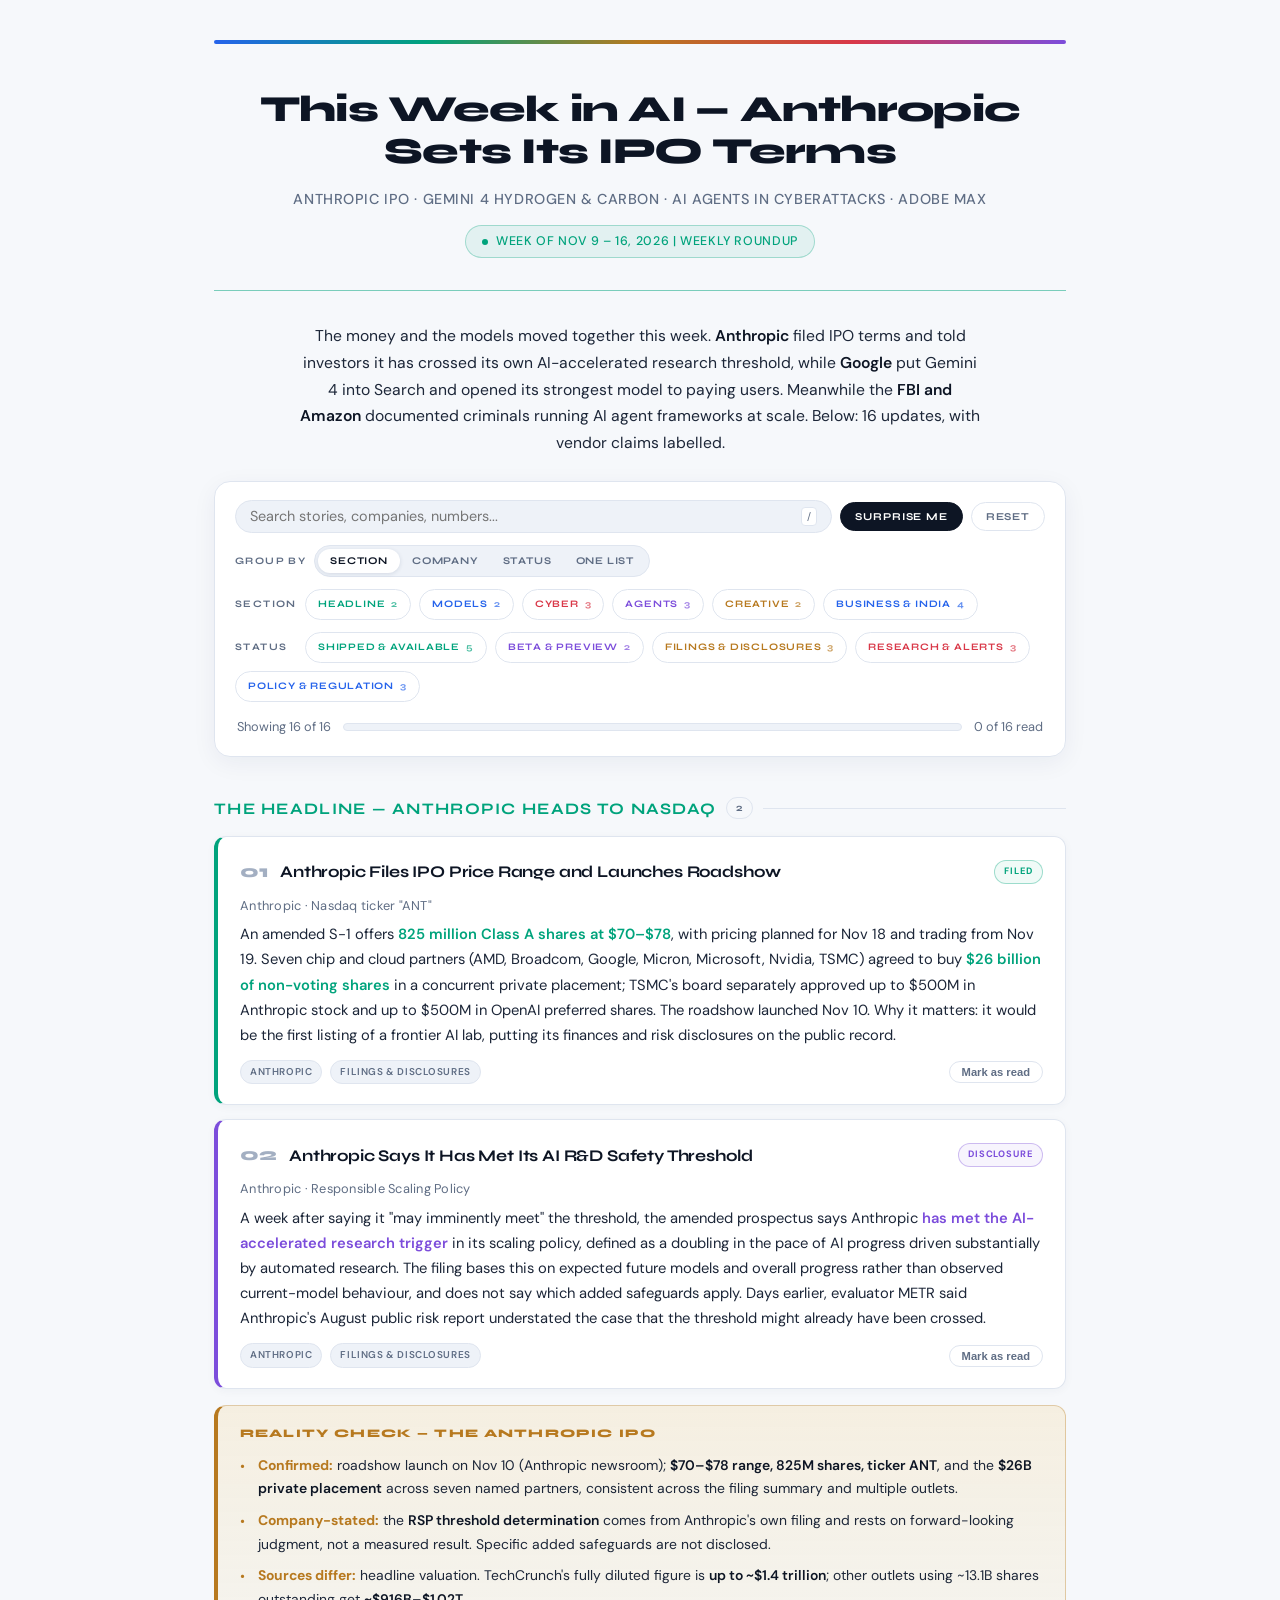
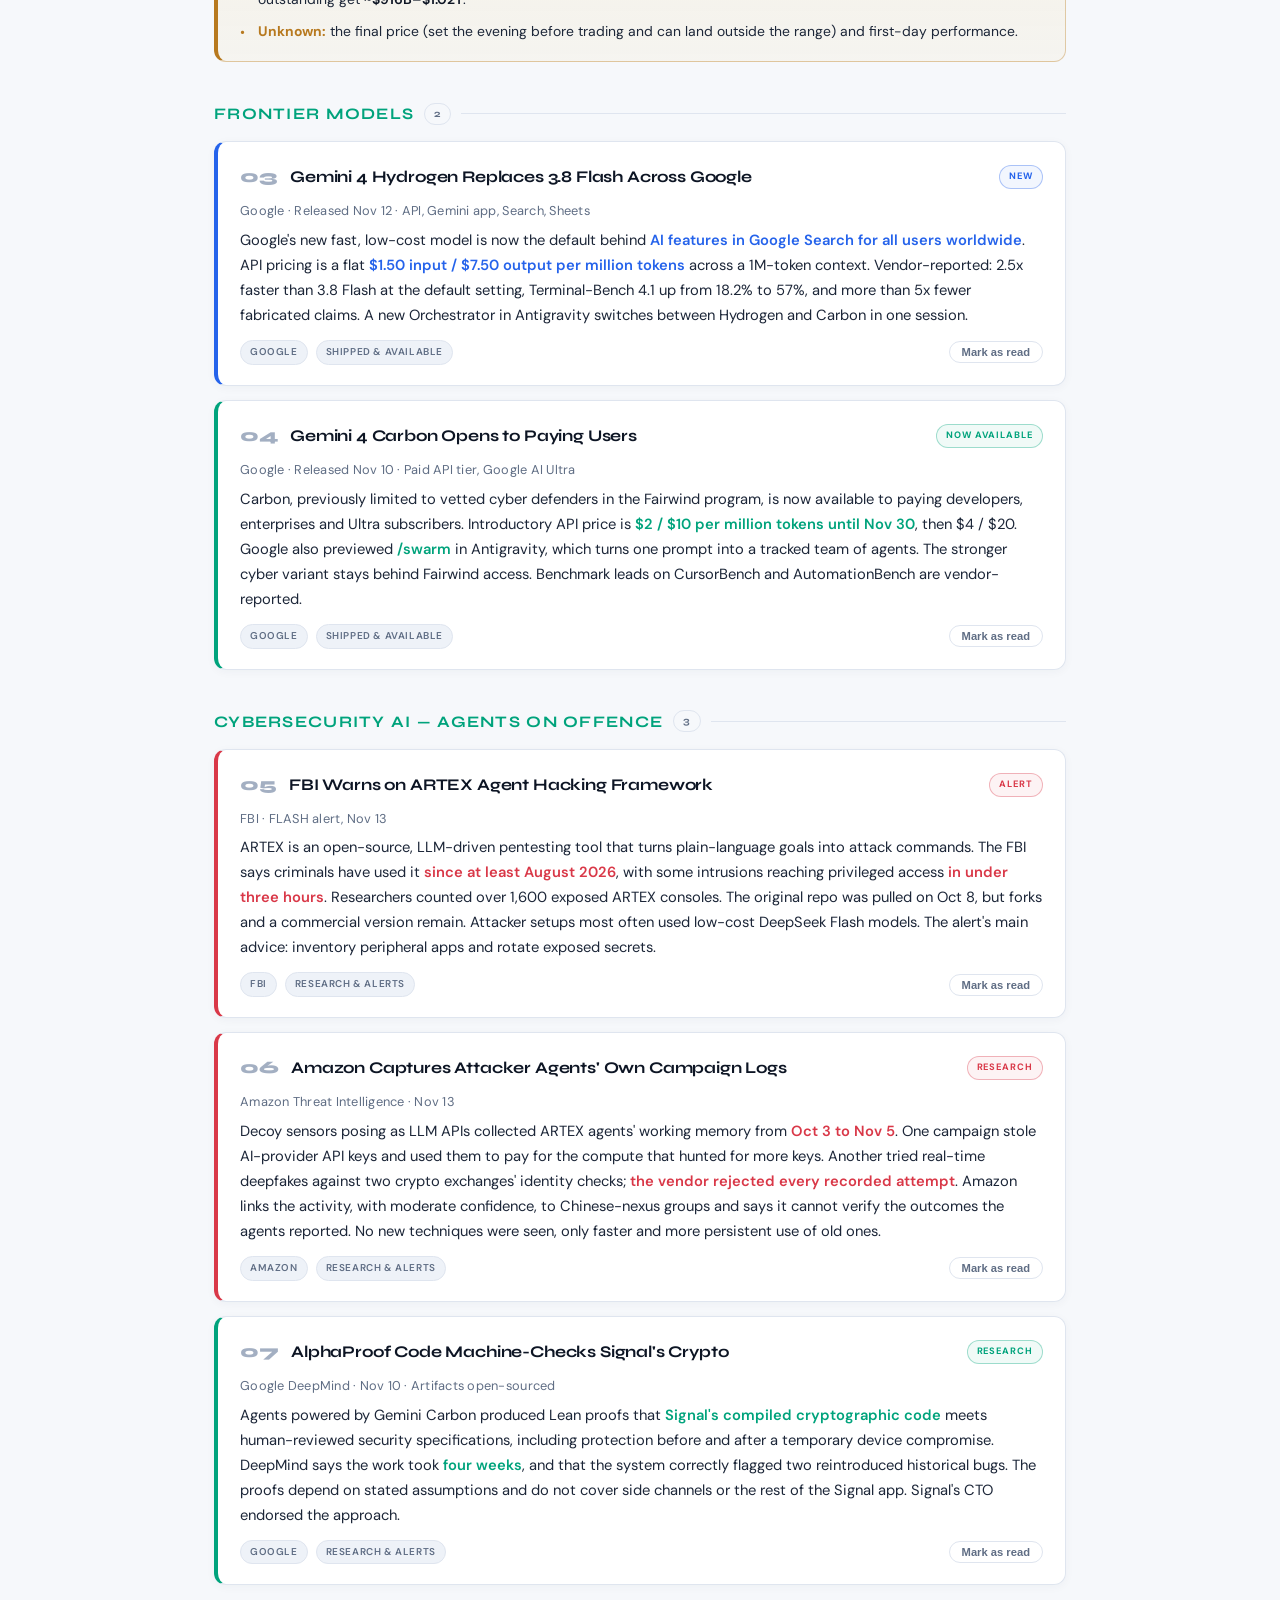
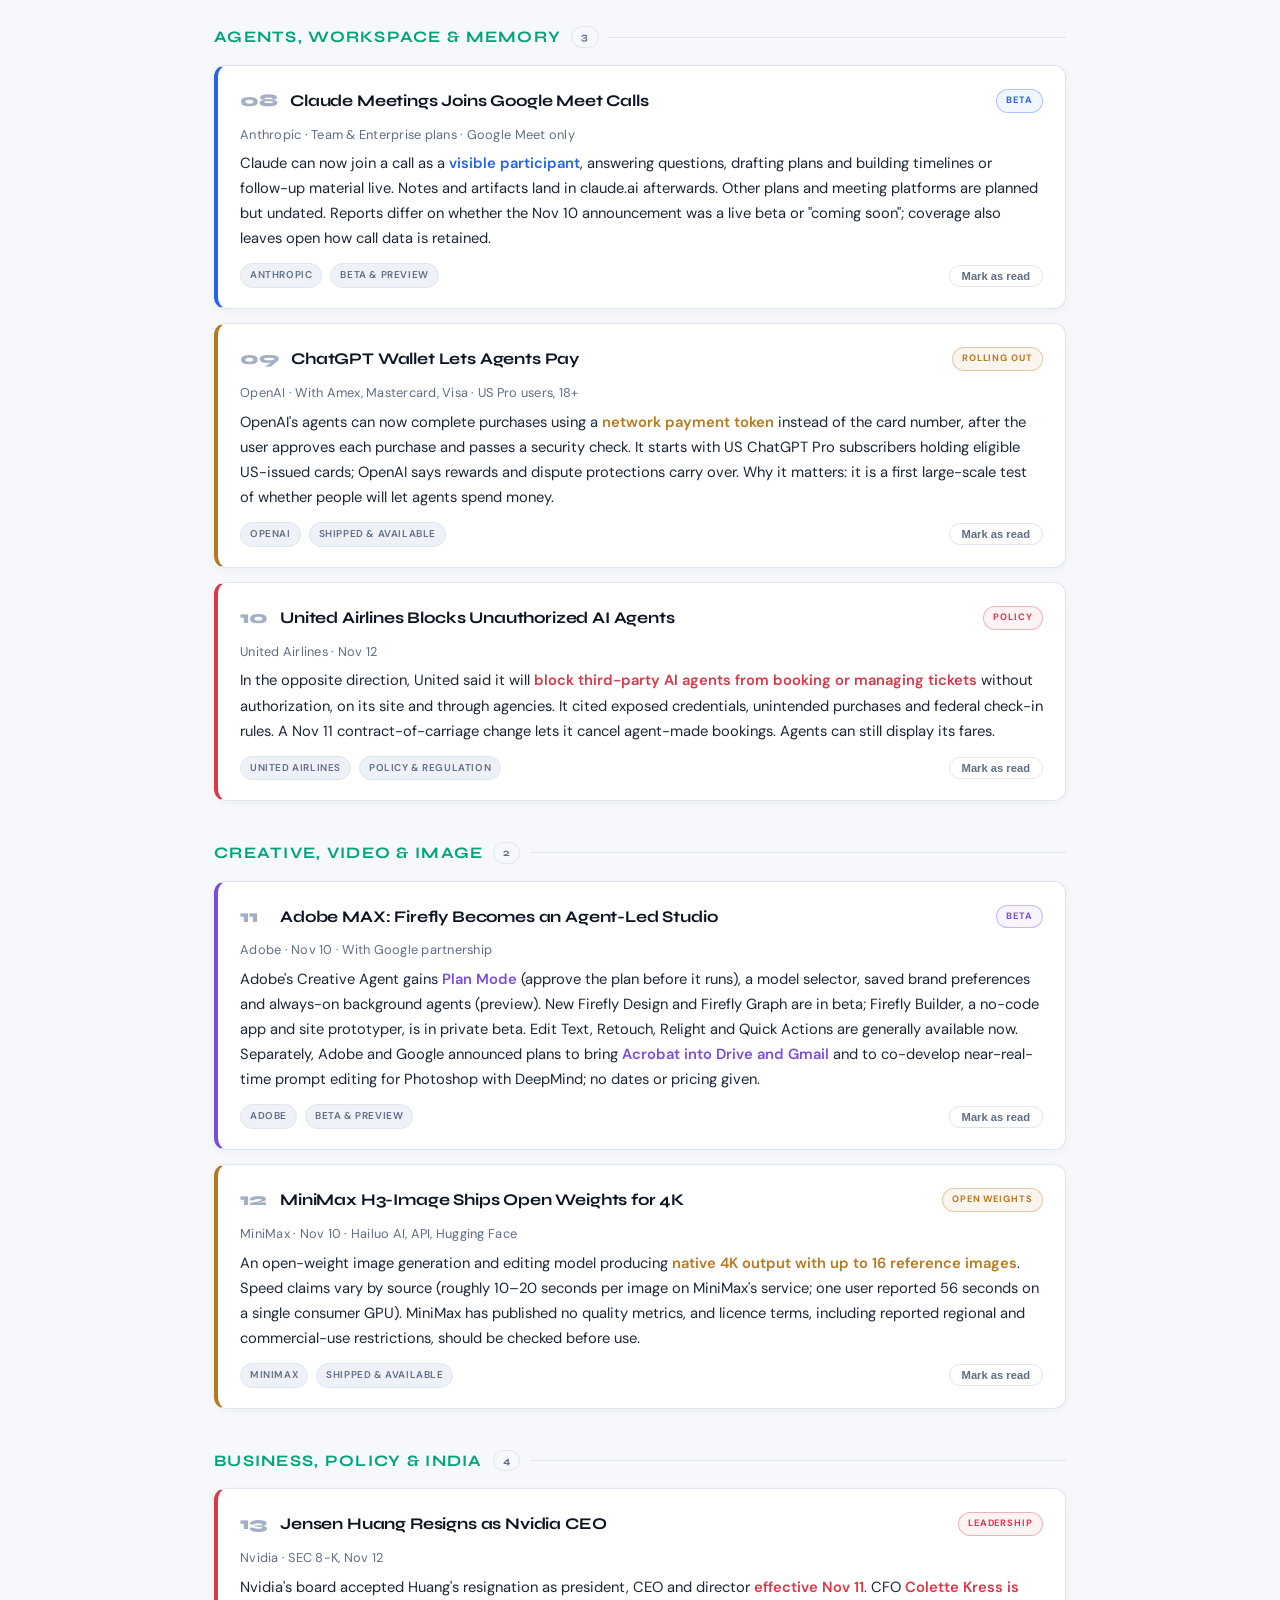
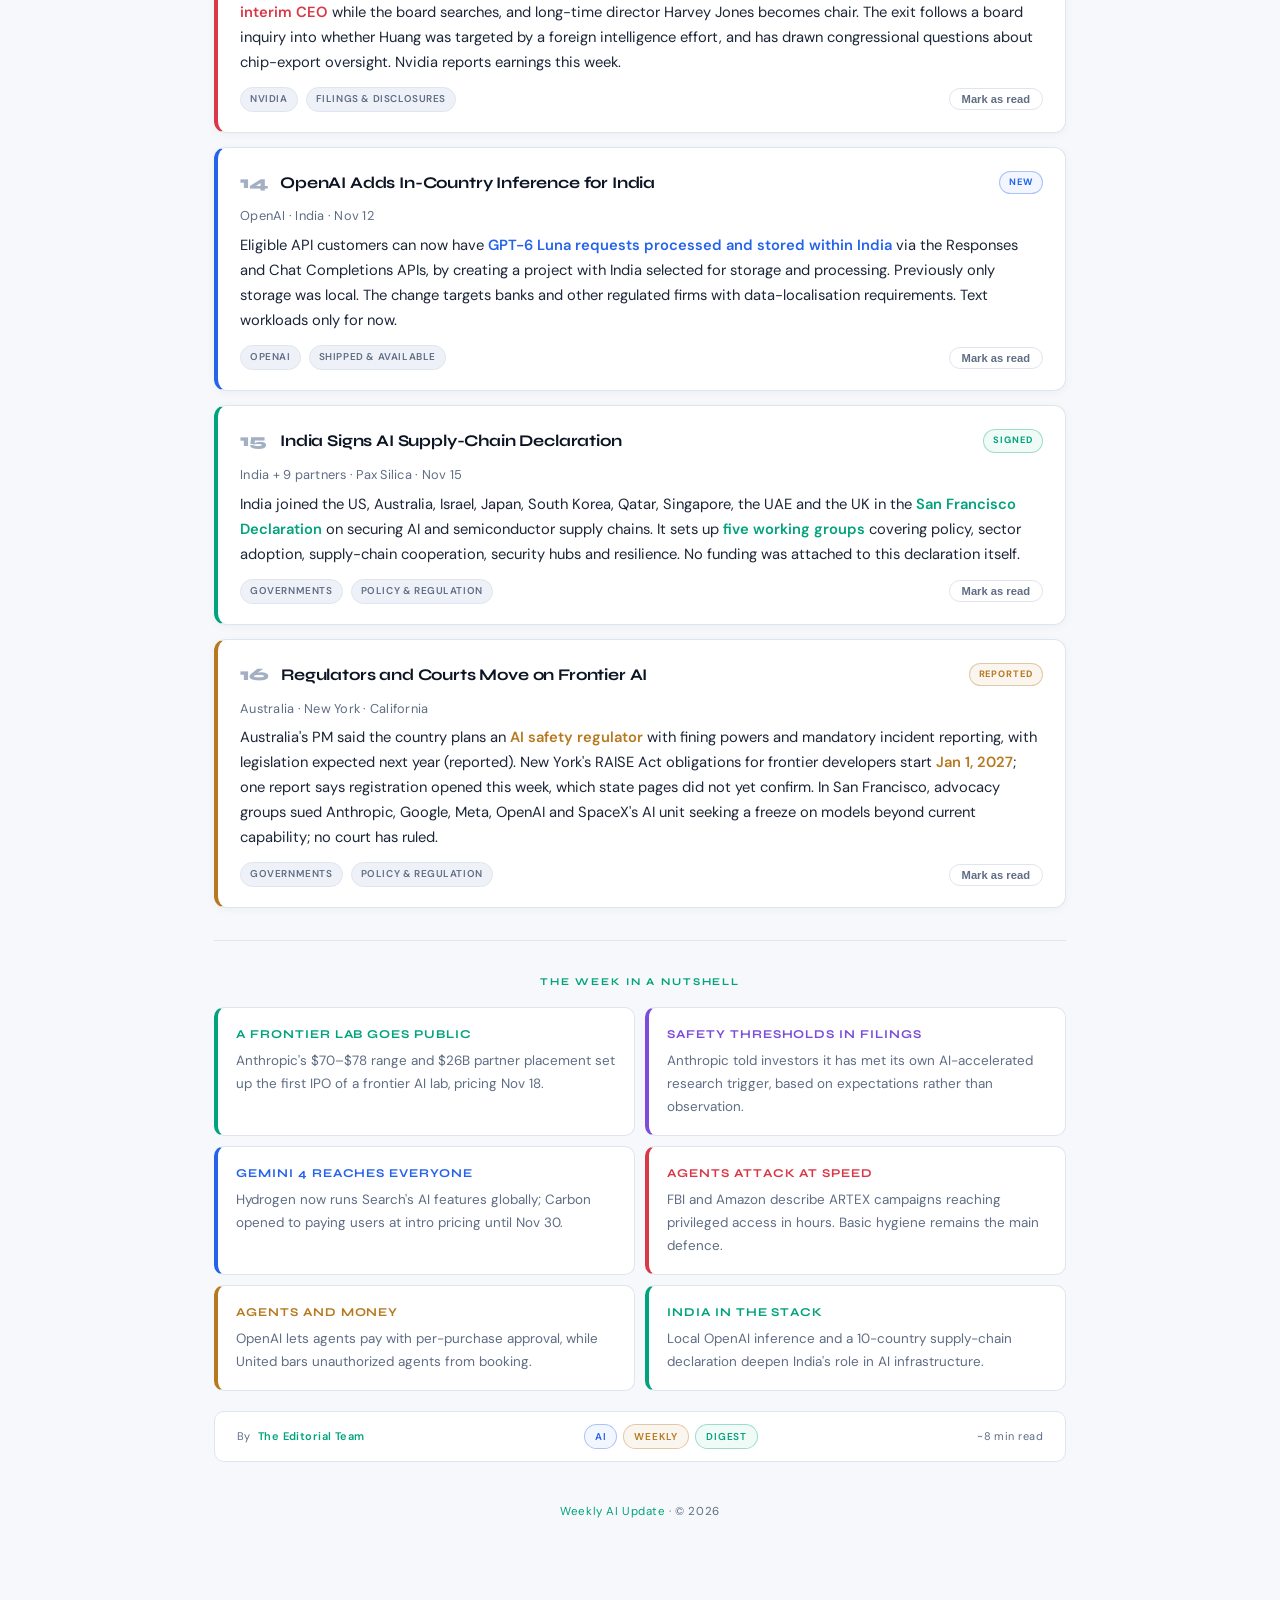
==== ai-newsletter/index.html @ 4a4b666f "This Week in AI: issue 2026-11-16" ====
<!DOCTYPE html>
<html lang="en">
<head>
<meta charset="UTF-8">
<meta name="viewport" content="width=device-width, initial-scale=1.0">
<title>This Week in AI: Anthropic IPO Terms, Gemini 4 Hydrogen &amp; More | Nov 16, 2026</title>
<link href="https://fonts.googleapis.com/css2?family=Syne:wght@400;600;700;800&family=DM+Sans:ital,wght@0,300;0,400;0,500;1,300&display=swap" rel="stylesheet">
<style>
:root {
  --bg:#f6f8fb; --surface:#ffffff; --surface2:#eef2f8; --border:#dfe5ef;
  --accent:#00a37c; --accent2:#2563eb; --gold:#b7791f; --red:#d93848;
  --purple:#7c4ddb; --text:#1c2638; --muted:#5f6d84; --ink:#0d1524;
  --fh:'Syne',sans-serif; --fb:'DM Sans',sans-serif;
}
*,*::before,*::after{box-sizing:border-box;margin:0;padding:0}
html{background:var(--bg)}
body{background:var(--bg);color:var(--text);font-family:var(--fb);font-weight:400;line-height:1.7;-webkit-font-smoothing:antialiased}
.wrap{max-width:900px;margin:0 auto;padding:40px 24px 80px}
.topbar{height:4px;background:linear-gradient(90deg,var(--accent2),var(--accent),var(--gold),var(--red),var(--purple));border-radius:2px}
.header{display:flex;flex-direction:column;align-items:center;gap:14px;margin:36px 0 20px;text-align:center}
.header h1{font-family:var(--fh);font-size:clamp(1.5rem,4.5vw,2.3rem);font-weight:800;letter-spacing:-.02em;color:var(--ink);line-height:1.15;margin-top:8px}
.header .sub{font-size:.9rem;color:var(--muted);font-weight:500;letter-spacing:.04em}
.header .dateline{display:inline-flex;align-items:center;gap:8px;background:rgba(0,163,124,.08);border:1px solid rgba(0,163,124,.3);border-radius:100px;padding:5px 16px;font-size:.78rem;font-weight:500;color:var(--accent);letter-spacing:.05em;text-transform:uppercase}
.header .dateline::before{content:'';width:6px;height:6px;border-radius:50%;background:var(--accent);animation:pulse 1.8s ease-in-out infinite}
@keyframes pulse{0%,100%{opacity:1;transform:scale(1)}50%{opacity:.4;transform:scale(.7)}}
.divider{border:none;border-top:1px solid var(--border);margin:32px 0}
.divider.accent{border-top-color:var(--accent);opacity:.5}
.intro{font-size:.98rem;color:var(--text);text-align:center;max-width:680px;margin:0 auto 8px}
.intro strong{color:var(--ink);font-weight:600}
.section-label{font-family:var(--fh);font-size:.65rem;font-weight:700;letter-spacing:.18em;text-transform:uppercase;color:var(--accent);margin-bottom:14px;text-align:center}
strong{color:var(--ink);font-weight:600}
.hl-green{color:var(--accent);font-weight:600}
.hl-red{color:var(--red);font-weight:600}
.hl-gold{color:var(--gold);font-weight:600}
.hl-blue{color:var(--accent2);font-weight:600}
.hl-purple{color:var(--purple);font-weight:600}

/* Control panel */
.panel{background:var(--surface);border:1px solid var(--border);border-radius:16px;padding:18px 20px;margin:24px 0 8px;box-shadow:0 6px 24px rgba(20,40,80,.06);position:sticky;top:10px;z-index:5}
.panel-row{display:flex;flex-wrap:wrap;align-items:center;gap:8px;margin-bottom:12px}
.panel-row:last-child{margin-bottom:0}
.panel-lbl{font-family:var(--fh);font-size:.62rem;font-weight:700;letter-spacing:.14em;text-transform:uppercase;color:var(--muted);min-width:62px}
.search{flex:1;min-width:180px;display:flex;align-items:center;gap:8px;background:var(--surface2);border:1px solid var(--border);border-radius:100px;padding:6px 14px}
.search input{border:none;background:transparent;outline:none;font-family:var(--fb);font-size:.9rem;color:var(--text);width:100%}
.search kbd{font-family:var(--fb);font-size:.65rem;color:var(--muted);border:1px solid var(--border);border-radius:4px;padding:0 5px;background:#fff}
.btn{font-family:var(--fh);font-size:.66rem;font-weight:700;letter-spacing:.08em;text-transform:uppercase;padding:7px 14px;border-radius:100px;border:1px solid var(--border);background:var(--surface);color:var(--muted);cursor:pointer;transition:all .15s}
.btn:hover{border-color:var(--accent2);color:var(--accent2);transform:translateY(-1px)}
.btn.primary{background:var(--ink);color:#fff;border-color:var(--ink)}
.btn.primary:hover{background:var(--accent2);border-color:var(--accent2);color:#fff}
.seg{display:inline-flex;background:var(--surface2);border:1px solid var(--border);border-radius:100px;padding:3px}
.seg button{font-family:var(--fh);font-size:.64rem;font-weight:700;letter-spacing:.08em;text-transform:uppercase;padding:6px 12px;border-radius:100px;border:none;background:transparent;color:var(--muted);cursor:pointer;transition:all .15s}
.seg button.on{background:#fff;color:var(--ink);box-shadow:0 1px 4px rgba(20,40,80,.12)}
.chip{font-family:var(--fh);font-size:.62rem;font-weight:700;letter-spacing:.08em;text-transform:uppercase;padding:6px 12px;border-radius:100px;border:1px solid var(--border);background:var(--surface);color:var(--muted);cursor:pointer;transition:all .15s;user-select:none}
.chip:hover{transform:translateY(-1px)}
.chip .n{display:inline-block;margin-left:6px;font-size:.6rem;opacity:.7}
.chip.on.a{color:#fff;background:var(--accent);border-color:var(--accent)}
.chip.on.b{color:#fff;background:var(--accent2);border-color:var(--accent2)}
.chip.on.g{color:#fff;background:var(--gold);border-color:var(--gold)}
.chip.on.r{color:#fff;background:var(--red);border-color:var(--red)}
.chip.on.p{color:#fff;background:var(--purple);border-color:var(--purple)}
.chip.on.k{color:#fff;background:var(--ink);border-color:var(--ink)}
.chip.a{color:var(--accent)} .chip.b{color:var(--accent2)} .chip.g{color:var(--gold)} .chip.r{color:var(--red)} .chip.p{color:var(--purple)}
.status{display:flex;align-items:center;justify-content:space-between;gap:12px;flex-wrap:wrap;font-size:.8rem;color:var(--muted);margin:14px 2px 0}
.progress{flex:1;min-width:160px;height:8px;background:var(--surface2);border-radius:100px;overflow:hidden;border:1px solid var(--border)}
.progress i{display:block;height:100%;width:0;background:linear-gradient(90deg,var(--accent2),var(--accent));transition:width .4s ease}

/* Groups and cards */
h2{font-family:var(--fh);font-size:1rem;font-weight:700;letter-spacing:.08em;text-transform:uppercase;color:var(--accent);margin:38px 0 14px;display:flex;align-items:center;gap:10px}
h2 .cnt{font-size:.65rem;color:var(--muted);border:1px solid var(--border);border-radius:100px;padding:1px 9px;letter-spacing:.06em}
h2::after{content:'';flex:1;height:1px;background:var(--border)}
.upd-grid{display:flex;flex-direction:column;gap:14px}
.upd-card{background:var(--surface);border:1px solid var(--border);border-radius:12px;padding:20px 22px;border-left:4px solid var(--accent);transition:transform .15s,box-shadow .2s,opacity .2s;box-shadow:0 2px 10px rgba(20,40,80,.04);animation:popin .35s ease both}
@keyframes popin{from{opacity:0;transform:translateY(8px)}to{opacity:1;transform:none}}
.upd-card:hover{transform:translateY(-2px);box-shadow:0 8px 22px rgba(20,40,80,.09)}
.upd-card.blue{border-left-color:var(--accent2)}
.upd-card.gold{border-left-color:var(--gold)}
.upd-card.red{border-left-color:var(--red)}
.upd-card.purple{border-left-color:var(--purple)}
.upd-card.read{opacity:.6}
.upd-card.spot{animation:spot 1.4s ease}
@keyframes spot{0%{box-shadow:0 0 0 0 rgba(37,99,235,.5)}40%{box-shadow:0 0 0 10px rgba(37,99,235,.15);transform:scale(1.015)}100%{box-shadow:0 2px 10px rgba(20,40,80,.04)}}
.upd-head{display:flex;align-items:center;gap:12px;margin-bottom:8px;flex-wrap:wrap}
.upd-num{font-family:var(--fh);font-size:1.1rem;font-weight:800;color:#a3afc2;min-width:28px}
.upd-title{font-family:var(--fh);font-size:1.02rem;font-weight:700;color:var(--ink);letter-spacing:-.01em}
.upd-tag{font-size:.58rem;font-weight:700;letter-spacing:.1em;text-transform:uppercase;padding:3px 9px;border-radius:100px;border:1px solid var(--border);color:var(--muted);margin-left:auto}
.upd-card.green .upd-tag{color:var(--accent);border-color:rgba(0,163,124,.35);background:rgba(0,163,124,.06)}
.upd-card.blue .upd-tag{color:var(--accent2);border-color:rgba(37,99,235,.35);background:rgba(37,99,235,.06)}
.upd-card.gold .upd-tag{color:var(--gold);border-color:rgba(183,121,31,.35);background:rgba(183,121,31,.07)}
.upd-card.red .upd-tag{color:var(--red);border-color:rgba(217,56,72,.35);background:rgba(217,56,72,.06)}
.upd-card.purple .upd-tag{color:var(--purple);border-color:rgba(124,77,219,.35);background:rgba(124,77,219,.06)}
.upd-card p{font-size:.92rem;color:var(--text);margin:0}
.maker{color:var(--muted);font-size:.8rem;display:block;margin-bottom:6px;letter-spacing:.02em}
.card-foot{display:flex;gap:8px;flex-wrap:wrap;align-items:center;margin-top:12px}
.mini{font-size:.62rem;font-weight:600;letter-spacing:.06em;text-transform:uppercase;padding:3px 9px;border-radius:100px;background:var(--surface2);color:var(--muted);border:1px solid var(--border);cursor:pointer}
.mini:hover{color:var(--accent2);border-color:var(--accent2)}
.readbtn{margin-left:auto;font-size:.7rem;font-weight:600;padding:4px 12px;border-radius:100px;border:1px solid var(--border);background:#fff;color:var(--muted);cursor:pointer;transition:all .15s}
.readbtn:hover{border-color:var(--accent);color:var(--accent)}
.upd-card.read .readbtn{background:var(--accent);border-color:var(--accent);color:#fff}
mark{background:rgba(240,180,41,.35);color:inherit;border-radius:3px;padding:0 2px}
.empty{text-align:center;padding:40px 20px;background:var(--surface);border:1px dashed var(--border);border-radius:14px;color:var(--muted);margin-top:24px}
.empty b{display:block;font-family:var(--fh);color:var(--ink);font-size:1.05rem;margin-bottom:6px}

/* Reality check */
.reality{background:linear-gradient(180deg,rgba(240,180,41,.12),rgba(240,180,41,.05));border:1px solid rgba(183,121,31,.35);border-left:4px solid var(--gold);border-radius:12px;padding:18px 22px;margin:16px 0}
.reality-head{font-family:var(--fh);font-size:.72rem;font-weight:800;letter-spacing:.1em;text-transform:uppercase;color:var(--gold);margin-bottom:10px}
.reality ul{list-style:none;display:flex;flex-direction:column;gap:8px}
.reality li{padding-left:18px;position:relative;font-size:.87rem;color:var(--text)}
.reality li::before{content:'\2022';position:absolute;left:0;color:var(--gold);top:1px}
.reality .lbl{color:var(--gold);font-weight:700}

.summary-grid{display:grid;grid-template-columns:1fr 1fr;gap:10px;margin:16px 0}
.sum-card{background:var(--surface);border:1px solid var(--border);border-radius:10px;padding:16px 18px;border-left:4px solid var(--accent);transition:transform .15s}
.sum-card:hover{transform:translateY(-2px)}
.sum-card.red{border-left-color:var(--red)} .sum-card.gold{border-left-color:var(--gold)} .sum-card.blue{border-left-color:var(--accent2)} .sum-card.purple{border-left-color:var(--purple)}
.sc-title{font-family:var(--fh);font-size:.75rem;font-weight:700;letter-spacing:.08em;text-transform:uppercase;margin-bottom:6px;color:var(--accent)}
.sum-card.red .sc-title{color:var(--red)} .sum-card.gold .sc-title{color:var(--gold)} .sum-card.blue .sc-title{color:var(--accent2)} .sum-card.purple .sc-title{color:var(--purple)}
.sum-card p{font-size:.84rem;color:var(--muted);margin:0}
.fd-bottom-bar{background:var(--surface);border:1px solid var(--border);border-radius:10px;padding:12px 22px;display:flex;align-items:center;justify-content:space-between;flex-wrap:wrap;gap:8px;margin-top:20px}
.fd-author,.fd-read-time{font-size:11px;color:var(--muted);letter-spacing:.04em}
.fd-author strong{color:var(--accent);font-weight:600}
.fd-cat-pills{display:flex;gap:6px;flex-wrap:wrap}
.fd-pill{font-size:10px;font-weight:600;letter-spacing:.08em;text-transform:uppercase;padding:3px 10px;border-radius:100px;border:1px solid}
.fd-pill.a{color:var(--accent2);border-color:rgba(37,99,235,.35);background:rgba(37,99,235,.06)}
.fd-pill.b{color:var(--gold);border-color:rgba(183,121,31,.35);background:rgba(183,121,31,.07)}
.fd-pill.c{color:var(--accent);border-color:rgba(0,163,124,.35);background:rgba(0,163,124,.06)}
.footer{text-align:center;margin-top:40px;font-size:.72rem;color:var(--muted);letter-spacing:.05em}
.footer span{color:var(--accent)}
.toast{position:fixed;left:50%;bottom:24px;transform:translateX(-50%) translateY(30px);background:var(--ink);color:#fff;font-size:.82rem;padding:10px 18px;border-radius:100px;opacity:0;transition:all .3s;pointer-events:none;z-index:20}
.toast.show{opacity:1;transform:translateX(-50%) translateY(0)}
@media(max-width:600px){.wrap{padding:28px 16px 60px}.summary-grid{grid-template-columns:1fr}.upd-tag{margin-left:0}.panel{position:static}.panel-lbl{min-width:100%}.fd-bottom-bar{flex-direction:column;align-items:flex-start}}
@media (prefers-reduced-motion:reduce){*{animation:none!important;transition:none!important}}
</style>
</head>
<body>
<div class="wrap">
  <div class="topbar"></div>
  <header class="header">
    <h1>This Week in AI — Anthropic Sets Its IPO Terms</h1>
    <p class="sub">ANTHROPIC IPO · GEMINI 4 HYDROGEN &amp; CARBON · AI AGENTS IN CYBERATTACKS · ADOBE MAX</p>
    <div class="dateline">Week of Nov 9 – 16, 2026 | Weekly Roundup</div>
  </header>
  <hr class="divider accent">
  <p class="intro">The money and the models moved together this week. <strong>Anthropic</strong> filed IPO terms and told investors it has crossed its own AI-accelerated research threshold, while <strong>Google</strong> put Gemini 4 into Search and opened its strongest model to paying users. Meanwhile the <strong>FBI and Amazon</strong> documented criminals running AI agent frameworks at scale. Below: 16 updates, with vendor claims labelled.</p>

  <div class="panel" id="panel">
    <div class="panel-row">
      <label class="search"><input id="q" type="search" placeholder="Search stories, companies, numbers..." aria-label="Search stories"><kbd>/</kbd></label>
      <button class="btn primary" id="shuffle" title="Jump to a random story">Surprise me</button>
      <button class="btn" id="reset">Reset</button>
    </div>
    <div class="panel-row">
      <span class="panel-lbl">Group by</span>
      <div class="seg" id="groupSeg">
        <button data-g="section" class="on">Section</button>
        <button data-g="maker">Company</button>
        <button data-g="kind">Status</button>
        <button data-g="none">One list</button>
      </div>
    </div>
    <div class="panel-row" id="secChips"><span class="panel-lbl">Section</span></div>
    <div class="panel-row" id="kindChips"><span class="panel-lbl">Status</span></div>
    <div class="status">
      <span id="countTxt">Showing 16 of 16</span>
      <div class="progress" title="Your reading progress"><i id="bar"></i></div>
      <span id="readTxt">0 of 16 read</span>
    </div>
  </div>

  <div id="board"></div>

  <hr class="divider">
  <div class="section-label">The Week in a Nutshell</div>
  <div class="summary-grid">
    <div class="sum-card"><div class="sc-title">A Frontier Lab Goes Public</div><p>Anthropic's $70–$78 range and $26B partner placement set up the first IPO of a frontier AI lab, pricing Nov 18.</p></div>
    <div class="sum-card purple"><div class="sc-title">Safety Thresholds in Filings</div><p>Anthropic told investors it has met its own AI-accelerated research trigger, based on expectations rather than observation.</p></div>
    <div class="sum-card blue"><div class="sc-title">Gemini 4 Reaches Everyone</div><p>Hydrogen now runs Search's AI features globally; Carbon opened to paying users at intro pricing until Nov 30.</p></div>
    <div class="sum-card red"><div class="sc-title">Agents Attack at Speed</div><p>FBI and Amazon describe ARTEX campaigns reaching privileged access in hours. Basic hygiene remains the main defence.</p></div>
    <div class="sum-card gold"><div class="sc-title">Agents and Money</div><p>OpenAI lets agents pay with per-purchase approval, while United bars unauthorized agents from booking.</p></div>
    <div class="sum-card"><div class="sc-title">India in the Stack</div><p>Local OpenAI inference and a 10-country supply-chain declaration deepen India's role in AI infrastructure.</p></div>
  </div>
  <div class="fd-bottom-bar">
    <div class="fd-author">By &nbsp;<strong>The Editorial Team</strong></div>
    <div class="fd-cat-pills"><span class="fd-pill a">AI</span><span class="fd-pill b">Weekly</span><span class="fd-pill c">Digest</span></div>
    <div class="fd-read-time">~8 min read</div>
  </div>
  <div class="footer"><span>Weekly AI Update</span> · &copy; 2026</div>
</div>
<div class="toast" id="toast"></div>

<template id="realityTpl">
  <div class="reality">
    <div class="reality-head">Reality Check — The Anthropic IPO</div>
    <ul>
      <li><span class="lbl">Confirmed:</span> roadshow launch on Nov 10 (Anthropic newsroom); <strong>$70–$78 range, 825M shares, ticker ANT</strong>, and the <strong>$26B private placement</strong> across seven named partners, consistent across the filing summary and multiple outlets.</li>
      <li><span class="lbl">Company-stated:</span> the <strong>RSP threshold determination</strong> comes from Anthropic's own filing and rests on forward-looking judgment, not a measured result. Specific added safeguards are not disclosed.</li>
      <li><span class="lbl">Sources differ:</span> headline valuation. TechCrunch's fully diluted figure is <strong>up to ~$1.4 trillion</strong>; other outlets using ~13.1B shares outstanding get <strong>~$916B–$1.02T</strong>.</li>
      <li><span class="lbl">Unknown:</span> the final price (set the evening before trading and can land outside the range) and first-day performance.</li>
    </ul>
  </div>
</template>

<script>
const SECTIONS=[
 {id:'headline',name:'The Headline — Anthropic Heads to Nasdaq',short:'Headline',c:'a'},
 {id:'models',name:'Frontier Models',short:'Models',c:'b'},
 {id:'cyber',name:'Cybersecurity AI — Agents on Offence',short:'Cyber',c:'r'},
 {id:'agents',name:'Agents, Workspace & Memory',short:'Agents',c:'p'},
 {id:'creative',name:'Creative, Video & Image',short:'Creative',c:'g'},
 {id:'biz',name:'Business, Policy & India',short:'Business & India',c:'b'}
];
const KINDS=[
 {id:'launch',name:'Shipped & Available',c:'a'},
 {id:'beta',name:'Beta & Preview',c:'p'},
 {id:'filing',name:'Filings & Disclosures',c:'g'},
 {id:'research',name:'Research & Alerts',c:'r'},
 {id:'policy',name:'Policy & Regulation',c:'b'}
];
const ITEMS=[
 {n:'01',sec:'headline',kind:'filing',maker:'Anthropic',color:'green',tag:'Filed',title:'Anthropic Files IPO Price Range and Launches Roadshow',meta:'Anthropic · Nasdaq ticker "ANT"',
  body:'An amended S-1 offers <span class="hl-green">825 million Class A shares at $70–$78</span>, with pricing planned for Nov 18 and trading from Nov 19. Seven chip and cloud partners (AMD, Broadcom, Google, Micron, Microsoft, Nvidia, TSMC) agreed to buy <span class="hl-green">$26 billion of non-voting shares</span> in a concurrent private placement; TSMC\'s board separately approved up to $500M in Anthropic stock and up to $500M in OpenAI preferred shares. The roadshow launched Nov 10. Why it matters: it would be the first listing of a frontier AI lab, putting its finances and risk disclosures on the public record.'},
 {n:'02',sec:'headline',kind:'filing',maker:'Anthropic',color:'purple',tag:'Disclosure',title:'Anthropic Says It Has Met Its AI R&D Safety Threshold',meta:'Anthropic · Responsible Scaling Policy',
  body:'A week after saying it "may imminently meet" the threshold, the amended prospectus says Anthropic <span class="hl-purple">has met the AI-accelerated research trigger</span> in its scaling policy, defined as a doubling in the pace of AI progress driven substantially by automated research. The filing bases this on expected future models and overall progress rather than observed current-model behaviour, and does not say which added safeguards apply. Days earlier, evaluator METR said Anthropic\'s August public risk report understated the case that the threshold might already have been crossed.'},
 {n:'03',sec:'models',kind:'launch',maker:'Google',color:'blue',tag:'New',title:'Gemini 4 Hydrogen Replaces 3.8 Flash Across Google',meta:'Google · Released Nov 12 · API, Gemini app, Search, Sheets',
  body:'Google\'s new fast, low-cost model is now the default behind <span class="hl-blue">AI features in Google Search for all users worldwide</span>. API pricing is a flat <span class="hl-blue">$1.50 input / $7.50 output per million tokens</span> across a 1M-token context. Vendor-reported: 2.5x faster than 3.8 Flash at the default setting, Terminal-Bench 4.1 up from 18.2% to 57%, and more than 5x fewer fabricated claims. A new Orchestrator in Antigravity switches between Hydrogen and Carbon in one session.'},
 {n:'04',sec:'models',kind:'launch',maker:'Google',color:'green',tag:'Now Available',title:'Gemini 4 Carbon Opens to Paying Users',meta:'Google · Released Nov 10 · Paid API tier, Google AI Ultra',
  body:'Carbon, previously limited to vetted cyber defenders in the Fairwind program, is now available to paying developers, enterprises and Ultra subscribers. Introductory API price is <span class="hl-green">$2 / $10 per million tokens until Nov 30</span>, then $4 / $20. Google also previewed <span class="hl-green">/swarm</span> in Antigravity, which turns one prompt into a tracked team of agents. The stronger cyber variant stays behind Fairwind access. Benchmark leads on CursorBench and AutomationBench are vendor-reported.'},
 {n:'05',sec:'cyber',kind:'research',maker:'FBI',color:'red',tag:'Alert',title:'FBI Warns on ARTEX Agent Hacking Framework',meta:'FBI · FLASH alert, Nov 13',
  body:'ARTEX is an open-source, LLM-driven pentesting tool that turns plain-language goals into attack commands. The FBI says criminals have used it <span class="hl-red">since at least August 2026</span>, with some intrusions reaching privileged access <span class="hl-red">in under three hours</span>. Researchers counted over 1,600 exposed ARTEX consoles. The original repo was pulled on Oct 8, but forks and a commercial version remain. Attacker setups most often used low-cost DeepSeek Flash models. The alert\'s main advice: inventory peripheral apps and rotate exposed secrets.'},
 {n:'06',sec:'cyber',kind:'research',maker:'Amazon',color:'red',tag:'Research',title:'Amazon Captures Attacker Agents\' Own Campaign Logs',meta:'Amazon Threat Intelligence · Nov 13',
  body:'Decoy sensors posing as LLM APIs collected ARTEX agents\' working memory from <span class="hl-red">Oct 3 to Nov 5</span>. One campaign stole AI-provider API keys and used them to pay for the compute that hunted for more keys. Another tried real-time deepfakes against two crypto exchanges\' identity checks; <span class="hl-red">the vendor rejected every recorded attempt</span>. Amazon links the activity, with moderate confidence, to Chinese-nexus groups and says it cannot verify the outcomes the agents reported. No new techniques were seen, only faster and more persistent use of old ones.'},
 {n:'07',sec:'cyber',kind:'research',maker:'Google',color:'green',tag:'Research',title:'AlphaProof Code Machine-Checks Signal\'s Crypto',meta:'Google DeepMind · Nov 10 · Artifacts open-sourced',
  body:'Agents powered by Gemini Carbon produced Lean proofs that <span class="hl-green">Signal\'s compiled cryptographic code</span> meets human-reviewed security specifications, including protection before and after a temporary device compromise. DeepMind says the work took <span class="hl-green">four weeks</span>, and that the system correctly flagged two reintroduced historical bugs. The proofs depend on stated assumptions and do not cover side channels or the rest of the Signal app. Signal\'s CTO endorsed the approach.'},
 {n:'08',sec:'agents',kind:'beta',maker:'Anthropic',color:'blue',tag:'Beta',title:'Claude Meetings Joins Google Meet Calls',meta:'Anthropic · Team & Enterprise plans · Google Meet only',
  body:'Claude can now join a call as a <span class="hl-blue">visible participant</span>, answering questions, drafting plans and building timelines or follow-up material live. Notes and artifacts land in claude.ai afterwards. Other plans and meeting platforms are planned but undated. Reports differ on whether the Nov 10 announcement was a live beta or "coming soon"; coverage also leaves open how call data is retained.'},
 {n:'09',sec:'agents',kind:'launch',maker:'OpenAI',color:'gold',tag:'Rolling Out',title:'ChatGPT Wallet Lets Agents Pay',meta:'OpenAI · With Amex, Mastercard, Visa · US Pro users, 18+',
  body:'OpenAI\'s agents can now complete purchases using a <span class="hl-gold">network payment token</span> instead of the card number, after the user approves each purchase and passes a security check. It starts with US ChatGPT Pro subscribers holding eligible US-issued cards; OpenAI says rewards and dispute protections carry over. Why it matters: it is a first large-scale test of whether people will let agents spend money.'},
 {n:'10',sec:'agents',kind:'policy',maker:'United Airlines',color:'red',tag:'Policy',title:'United Airlines Blocks Unauthorized AI Agents',meta:'United Airlines · Nov 12',
  body:'In the opposite direction, United said it will <span class="hl-red">block third-party AI agents from booking or managing tickets</span> without authorization, on its site and through agencies. It cited exposed credentials, unintended purchases and federal check-in rules. A Nov 11 contract-of-carriage change lets it cancel agent-made bookings. Agents can still display its fares.'},
 {n:'11',sec:'creative',kind:'beta',maker:'Adobe',color:'purple',tag:'Beta',title:'Adobe MAX: Firefly Becomes an Agent-Led Studio',meta:'Adobe · Nov 10 · With Google partnership',
  body:'Adobe\'s Creative Agent gains <span class="hl-purple">Plan Mode</span> (approve the plan before it runs), a model selector, saved brand preferences and always-on background agents (preview). New Firefly Design and Firefly Graph are in beta; Firefly Builder, a no-code app and site prototyper, is in private beta. Edit Text, Retouch, Relight and Quick Actions are generally available now. Separately, Adobe and Google announced plans to bring <span class="hl-purple">Acrobat into Drive and Gmail</span> and to co-develop near-real-time prompt editing for Photoshop with DeepMind; no dates or pricing given.'},
 {n:'12',sec:'creative',kind:'launch',maker:'MiniMax',color:'gold',tag:'Open Weights',title:'MiniMax H3-Image Ships Open Weights for 4K',meta:'MiniMax · Nov 10 · Hailuo AI, API, Hugging Face',
  body:'An open-weight image generation and editing model producing <span class="hl-gold">native 4K output with up to 16 reference images</span>. Speed claims vary by source (roughly 10–20 seconds per image on MiniMax\'s service; one user reported 56 seconds on a single consumer GPU). MiniMax has published no quality metrics, and licence terms, including reported regional and commercial-use restrictions, should be checked before use.'},
 {n:'13',sec:'biz',kind:'filing',maker:'Nvidia',color:'red',tag:'Leadership',title:'Jensen Huang Resigns as Nvidia CEO',meta:'Nvidia · SEC 8-K, Nov 12',
  body:'Nvidia\'s board accepted Huang\'s resignation as president, CEO and director <span class="hl-red">effective Nov 11</span>. CFO <span class="hl-red">Colette Kress is interim CEO</span> while the board searches, and long-time director Harvey Jones becomes chair. The exit follows a board inquiry into whether Huang was targeted by a foreign intelligence effort, and has drawn congressional questions about chip-export oversight. Nvidia reports earnings this week.'},
 {n:'14',sec:'biz',kind:'launch',maker:'OpenAI',color:'blue',tag:'New',title:'OpenAI Adds In-Country Inference for India',meta:'OpenAI · India · Nov 12',
  body:'Eligible API customers can now have <span class="hl-blue">GPT-6 Luna requests processed and stored within India</span> via the Responses and Chat Completions APIs, by creating a project with India selected for storage and processing. Previously only storage was local. The change targets banks and other regulated firms with data-localisation requirements. Text workloads only for now.'},
 {n:'15',sec:'biz',kind:'policy',maker:'Governments',color:'green',tag:'Signed',title:'India Signs AI Supply-Chain Declaration',meta:'India + 9 partners · Pax Silica · Nov 15',
  body:'India joined the US, Australia, Israel, Japan, South Korea, Qatar, Singapore, the UAE and the UK in the <span class="hl-green">San Francisco Declaration</span> on securing AI and semiconductor supply chains. It sets up <span class="hl-green">five working groups</span> covering policy, sector adoption, supply-chain cooperation, security hubs and resilience. No funding was attached to this declaration itself.'},
 {n:'16',sec:'biz',kind:'policy',maker:'Governments',color:'gold',tag:'Reported',title:'Regulators and Courts Move on Frontier AI',meta:'Australia · New York · California',
  body:'Australia\'s PM said the country plans an <span class="hl-gold">AI safety regulator</span> with fining powers and mandatory incident reporting, with legislation expected next year (reported). New York\'s RAISE Act obligations for frontier developers start <span class="hl-gold">Jan 1, 2027</span>; one report says registration opened this week, which state pages did not yet confirm. In San Francisco, advocacy groups sued Anthropic, Google, Meta, OpenAI and SpaceX\'s AI unit seeking a freeze on models beyond current capability; no court has ruled.'}
];

const state={group:'section',secs:new Set(),kinds:new Set(),q:'',read:new Set()};
const $=s=>document.querySelector(s);
const secOf=id=>SECTIONS.find(s=>s.id===id), kindOf=id=>KINDS.find(k=>k.id===id);

function buildChips(){
  const mk=(wrap,list,set,key)=>list.forEach(x=>{
    const n=ITEMS.filter(i=>i[key]===x.id).length;
    const b=document.createElement('span');b.className='chip '+x.c;b.tabIndex=0;b.setAttribute('role','button');
    b.innerHTML=(x.short||x.name)+'<span class="n">'+n+'</span>';
    const t=()=>{set.has(x.id)?set.delete(x.id):set.add(x.id);b.classList.toggle('on');render();};
    b.onclick=t;b.onkeydown=e=>{if(e.key==='Enter'||e.key===' '){e.preventDefault();t();}};
    b.dataset.id=x.id;wrap.appendChild(b);
  });
  mk($('#secChips'),SECTIONS,state.secs,'sec');
  mk($('#kindChips'),KINDS,state.kinds,'kind');
}
function esc(s){return s.replace(/[.*+?^${}()|[\]\\]/g,'\\$&');}
function hi(html){
  if(!state.q)return html;
  const re=new RegExp('('+esc(state.q)+')','gi');
  return html.split(/(<[^>]+>)/).map(p=>p.startsWith('<')?p:p.replace(re,'<mark>$1</mark>')).join('');
}
function match(i){
  if(state.secs.size&&!state.secs.has(i.sec))return false;
  if(state.kinds.size&&!state.kinds.has(i.kind))return false;
  if(state.q){const t=(i.title+' '+i.meta+' '+i.body+' '+i.maker+' '+i.tag).replace(/<[^>]+>/g,'').toLowerCase();if(!t.includes(state.q.toLowerCase()))return false;}
  return true;
}
function card(i){
  const k=kindOf(i.kind);
  const d=document.createElement('div');
  d.className='upd-card '+i.color+(state.read.has(i.n)?' read':'');d.id='c'+i.n;
  d.innerHTML='<div class="upd-head"><span class="upd-num">'+i.n+'</span><span class="upd-title">'+hi(i.title)+'</span><span class="upd-tag">'+i.tag+'</span></div>'+
   '<p><span class="maker">'+hi(i.meta)+'</span>'+hi(i.body)+'</p>'+
   '<div class="card-foot"><span class="mini" data-f="maker">'+i.maker+'</span><span class="mini" data-f="kind">'+k.name+'</span>'+
   '<button class="readbtn">'+(state.read.has(i.n)?'Read':'Mark as read')+'</button></div>';
  d.querySelector('.readbtn').onclick=()=>{state.read.has(i.n)?state.read.delete(i.n):state.read.add(i.n);
    if(state.read.size===ITEMS.length)toast('All 16 read. You are caught up for the week.');render(false);};
  d.querySelector('[data-f=maker]').onclick=()=>{$('#q').value=i.maker;state.q=i.maker;render();toast('Showing stories mentioning '+i.maker);};
  d.querySelector('[data-f=kind]').onclick=()=>{state.kinds.clear();state.kinds.add(i.kind);syncChips();render();toast('Filtered to '+k.name);};
  return d;
}
function syncChips(){
  document.querySelectorAll('#secChips .chip').forEach(c=>c.classList.toggle('on',state.secs.has(c.dataset.id)));
  document.querySelectorAll('#kindChips .chip').forEach(c=>c.classList.toggle('on',state.kinds.has(c.dataset.id)));
}
function render(anim=true){
  const board=$('#board');board.innerHTML='';
  const vis=ITEMS.filter(match);
  $('#countTxt').textContent='Showing '+vis.length+' of '+ITEMS.length;
  $('#readTxt').textContent=state.read.size+' of '+ITEMS.length+' read';
  $('#bar').style.width=(state.read.size/ITEMS.length*100)+'%';
  if(!vis.length){board.innerHTML='<div class="empty"><b>Nothing matches that combination.</b>Try removing a filter, or hit Reset to see all 16 stories.</div>';return;}
  let groups=[];
  if(state.group==='section')groups=SECTIONS.map(s=>({name:s.name,items:vis.filter(i=>i.sec===s.id),reality:s.id==='headline'}));
  else if(state.group==='kind')groups=KINDS.map(k=>({name:k.name,items:vis.filter(i=>i.kind===k.id)}));
  else if(state.group==='maker'){const ms=[...new Set(vis.map(i=>i.maker))].sort((a,b)=>vis.filter(i=>i.maker===b).length-vis.filter(i=>i.maker===a).length||a.localeCompare(b));
    groups=ms.map(m=>({name:m,items:vis.filter(i=>i.maker===m)}));}
  else groups=[{name:'All stories',items:vis}];
  groups.filter(g=>g.items.length).forEach(g=>{
    const h=document.createElement('h2');h.innerHTML=g.name.replace(/&/g,'&amp;')+' <span class="cnt">'+g.items.length+'</span>';board.appendChild(h);
    const grid=document.createElement('div');grid.className='upd-grid';
    g.items.forEach((i,ix)=>{const c=card(i);if(anim)c.style.animationDelay=(ix*40)+'ms';else c.style.animation='none';grid.appendChild(c);});
    board.appendChild(grid);
    if(g.reality)board.appendChild($('#realityTpl').content.cloneNode(true));
  });
  if(state.group!=='section'&&vis.some(i=>i.sec==='headline')){board.appendChild($('#realityTpl').content.cloneNode(true));}
}
let tt;function toast(m){const t=$('#toast');t.textContent=m;t.classList.add('show');clearTimeout(tt);tt=setTimeout(()=>t.classList.remove('show'),2200);}

document.querySelectorAll('#groupSeg button').forEach(b=>b.onclick=()=>{
  document.querySelectorAll('#groupSeg button').forEach(x=>x.classList.remove('on'));b.classList.add('on');state.group=b.dataset.g;render();});
$('#q').addEventListener('input',e=>{state.q=e.target.value.trim();render(false);});
document.addEventListener('keydown',e=>{if(e.key==='/'&&document.activeElement!==$('#q')){e.preventDefault();$('#q').focus();}});
$('#reset').onclick=()=>{state.secs.clear();state.kinds.clear();state.q='';$('#q').value='';syncChips();render();toast('All 16 stories are back');};
$('#shuffle').onclick=()=>{
  let pool=ITEMS.filter(match).filter(i=>!state.read.has(i.n));
  if(!pool.length){state.secs.clear();state.kinds.clear();state.q='';$('#q').value='';syncChips();render();pool=ITEMS.filter(i=>!state.read.has(i.n));}
  if(!pool.length){toast('You have read everything. Nice work.');return;}
  const pick=pool[Math.floor(Math.random()*pool.length)];
  const el=document.getElementById('c'+pick.n);
  el.scrollIntoView({behavior:'smooth',block:'center'});
  el.classList.remove('spot');void el.offsetWidth;el.classList.add('spot');
  toast('Story '+pick.n+': '+pick.title);
};
buildChips();render();
</script>
</body>
</html>
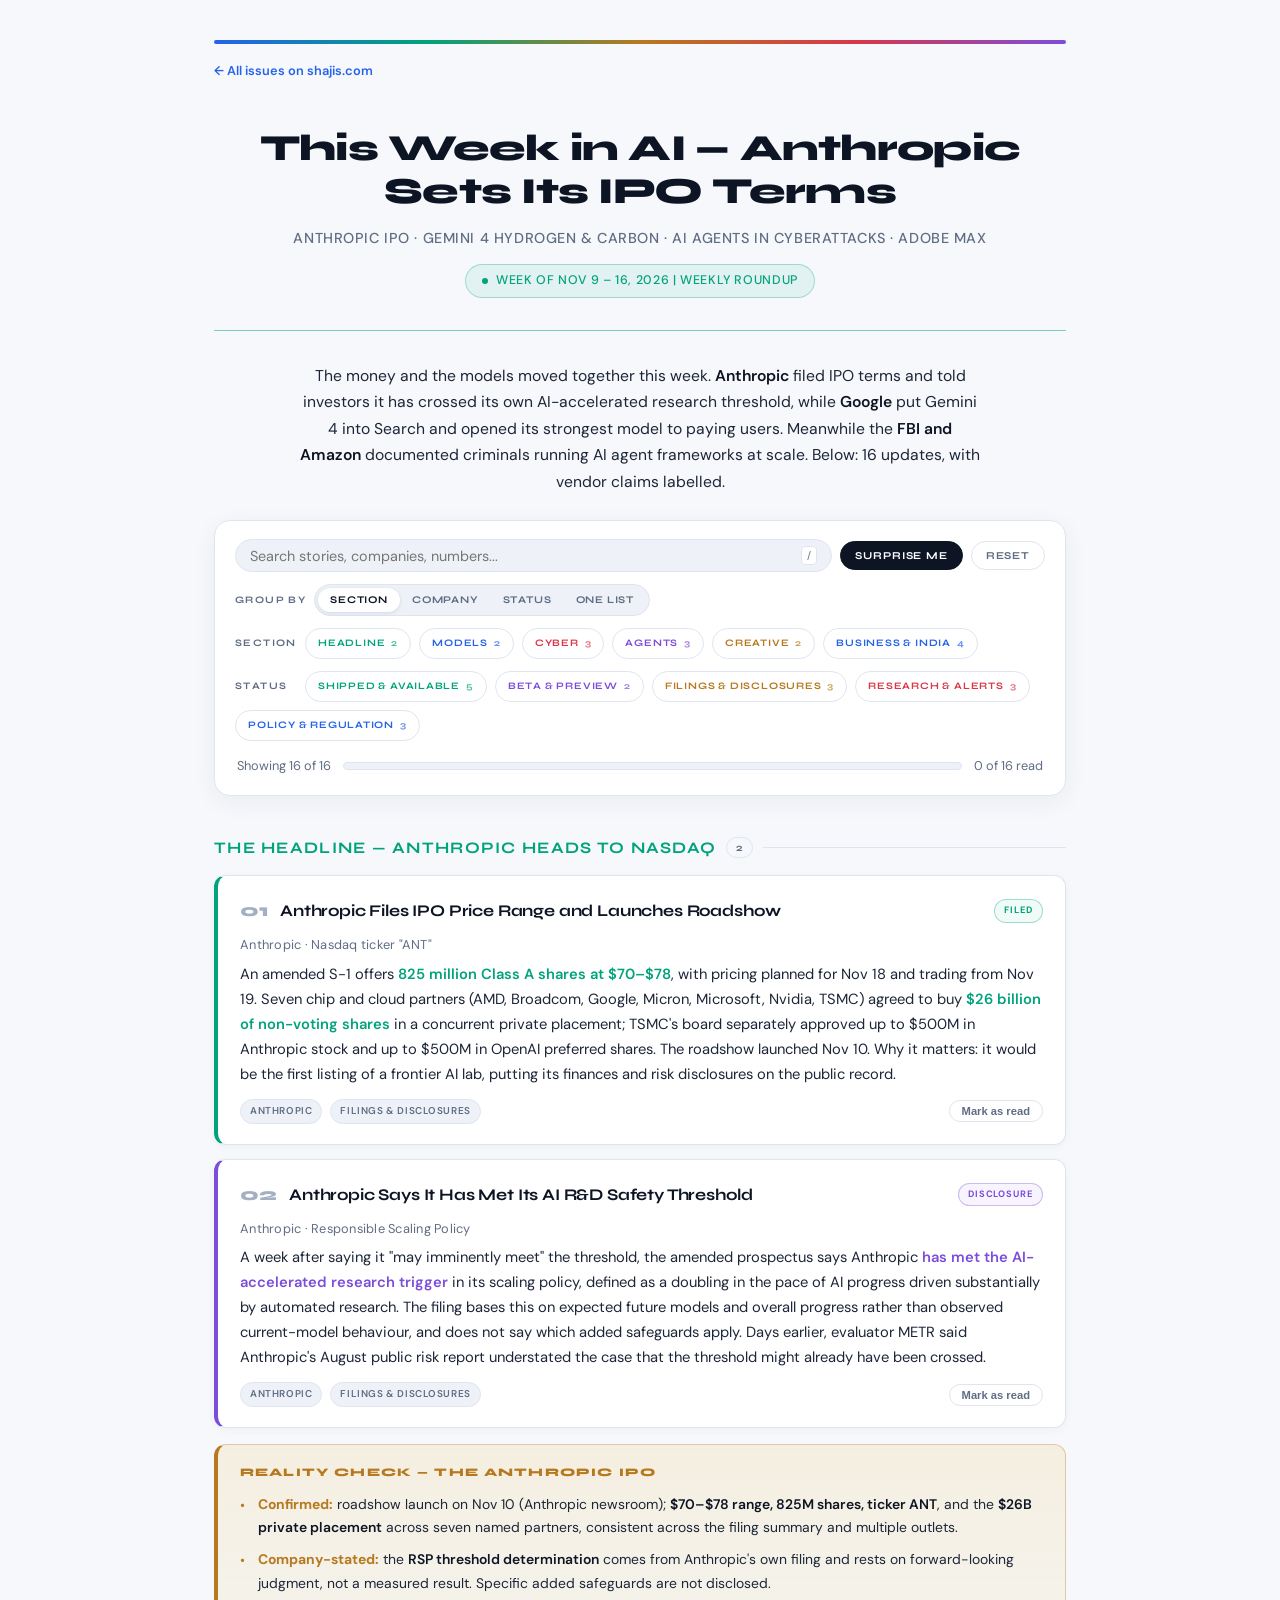
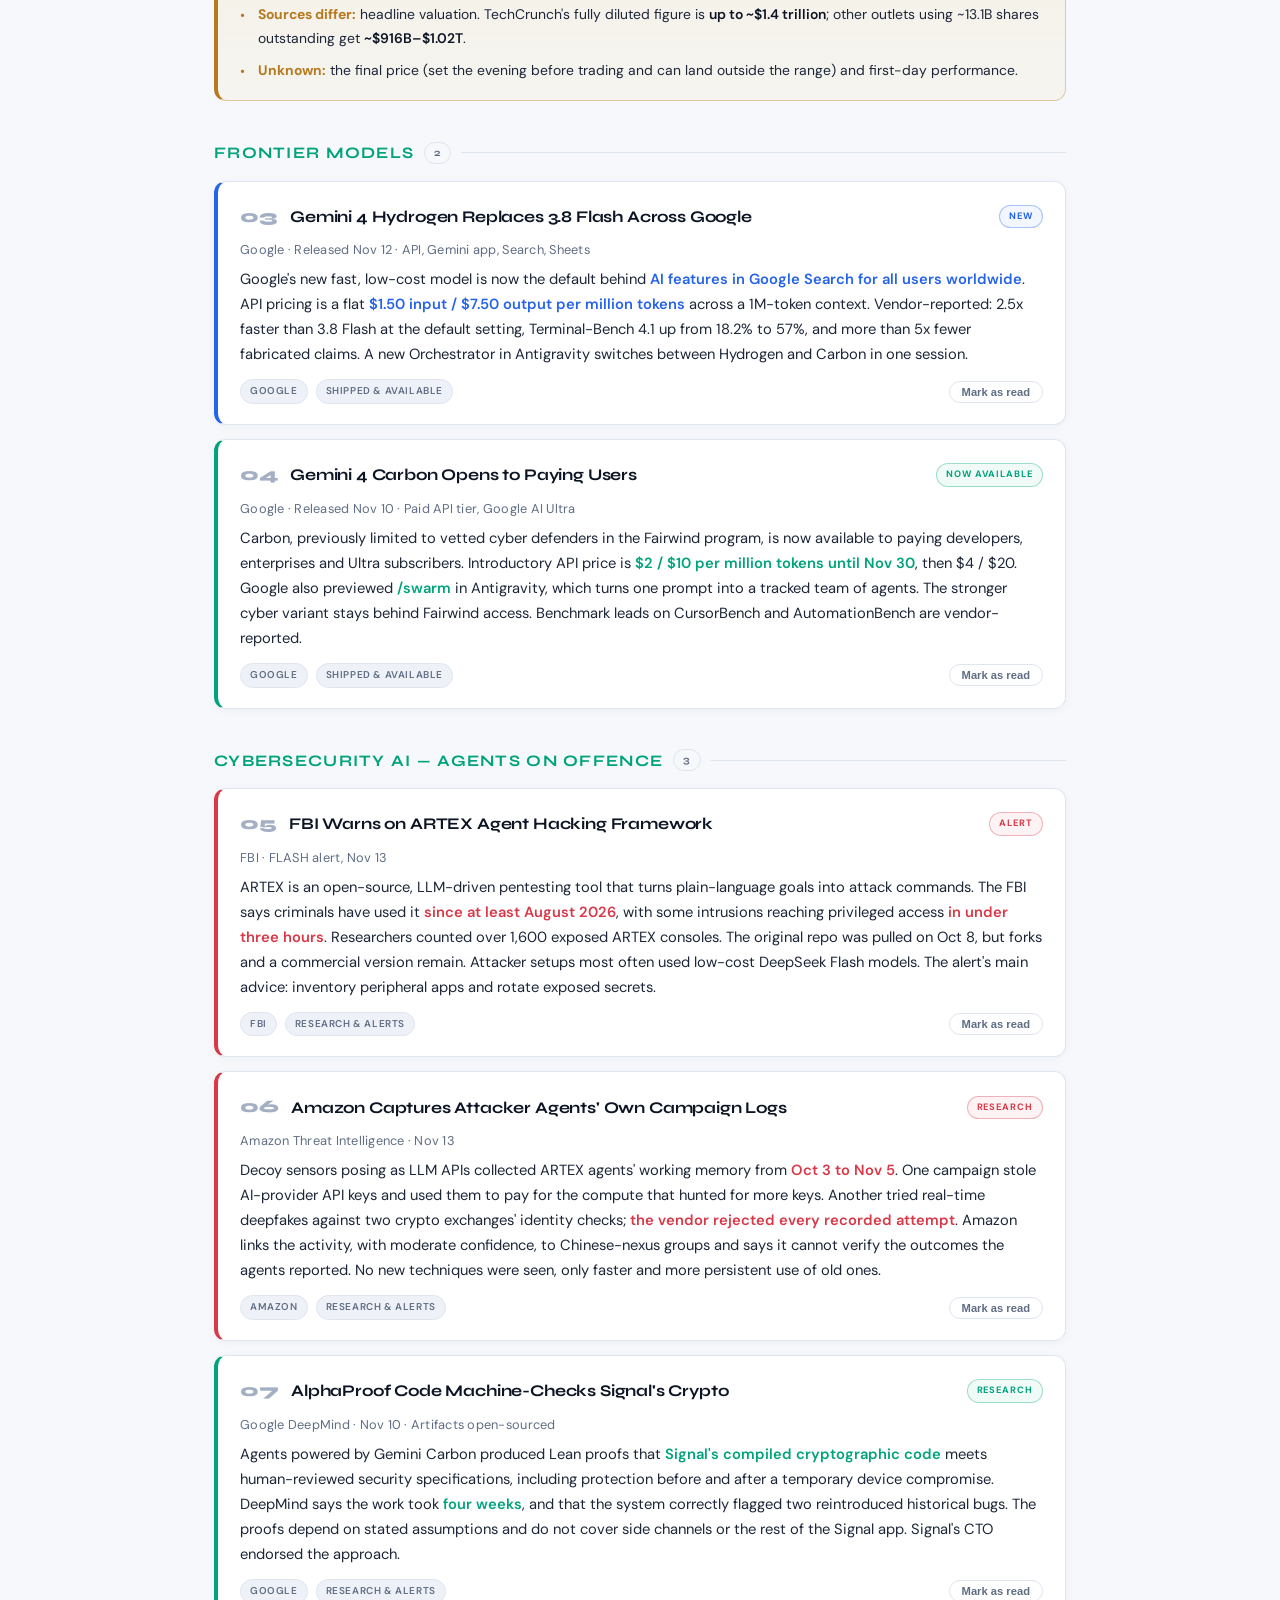
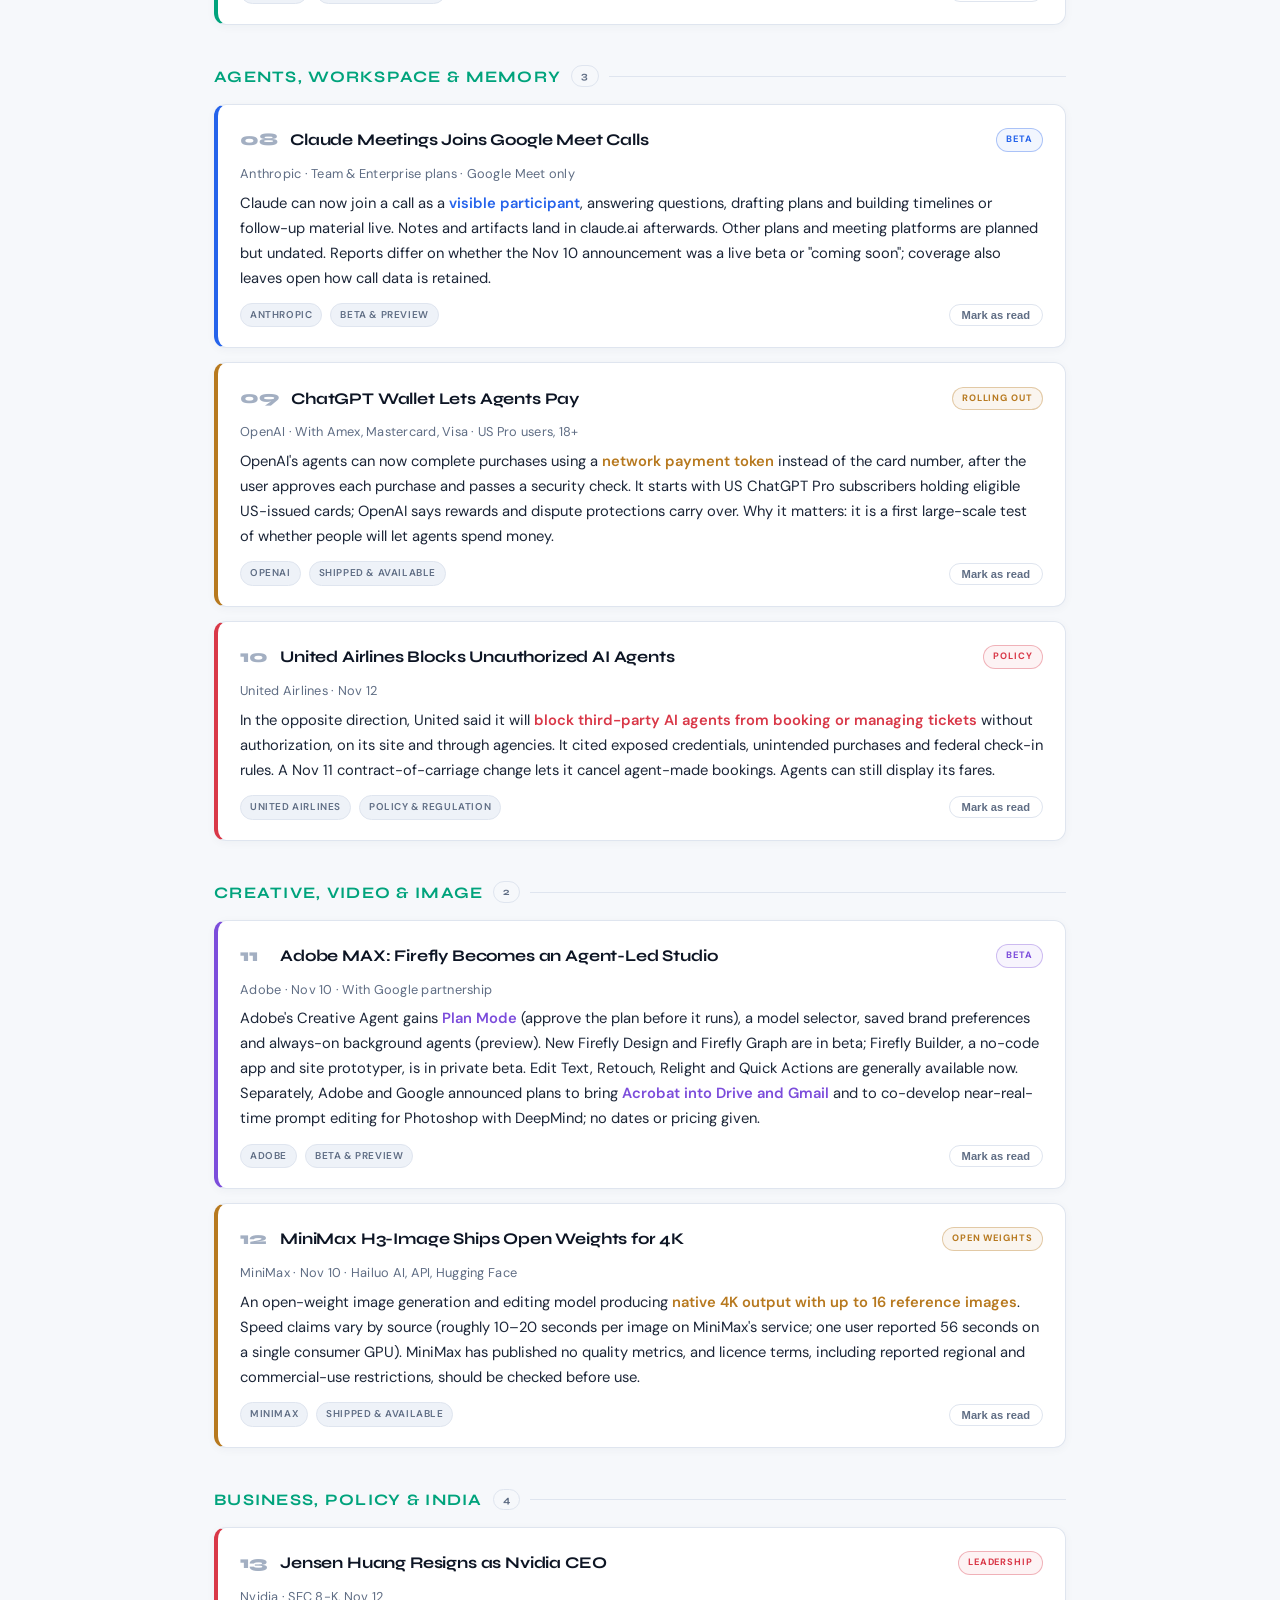
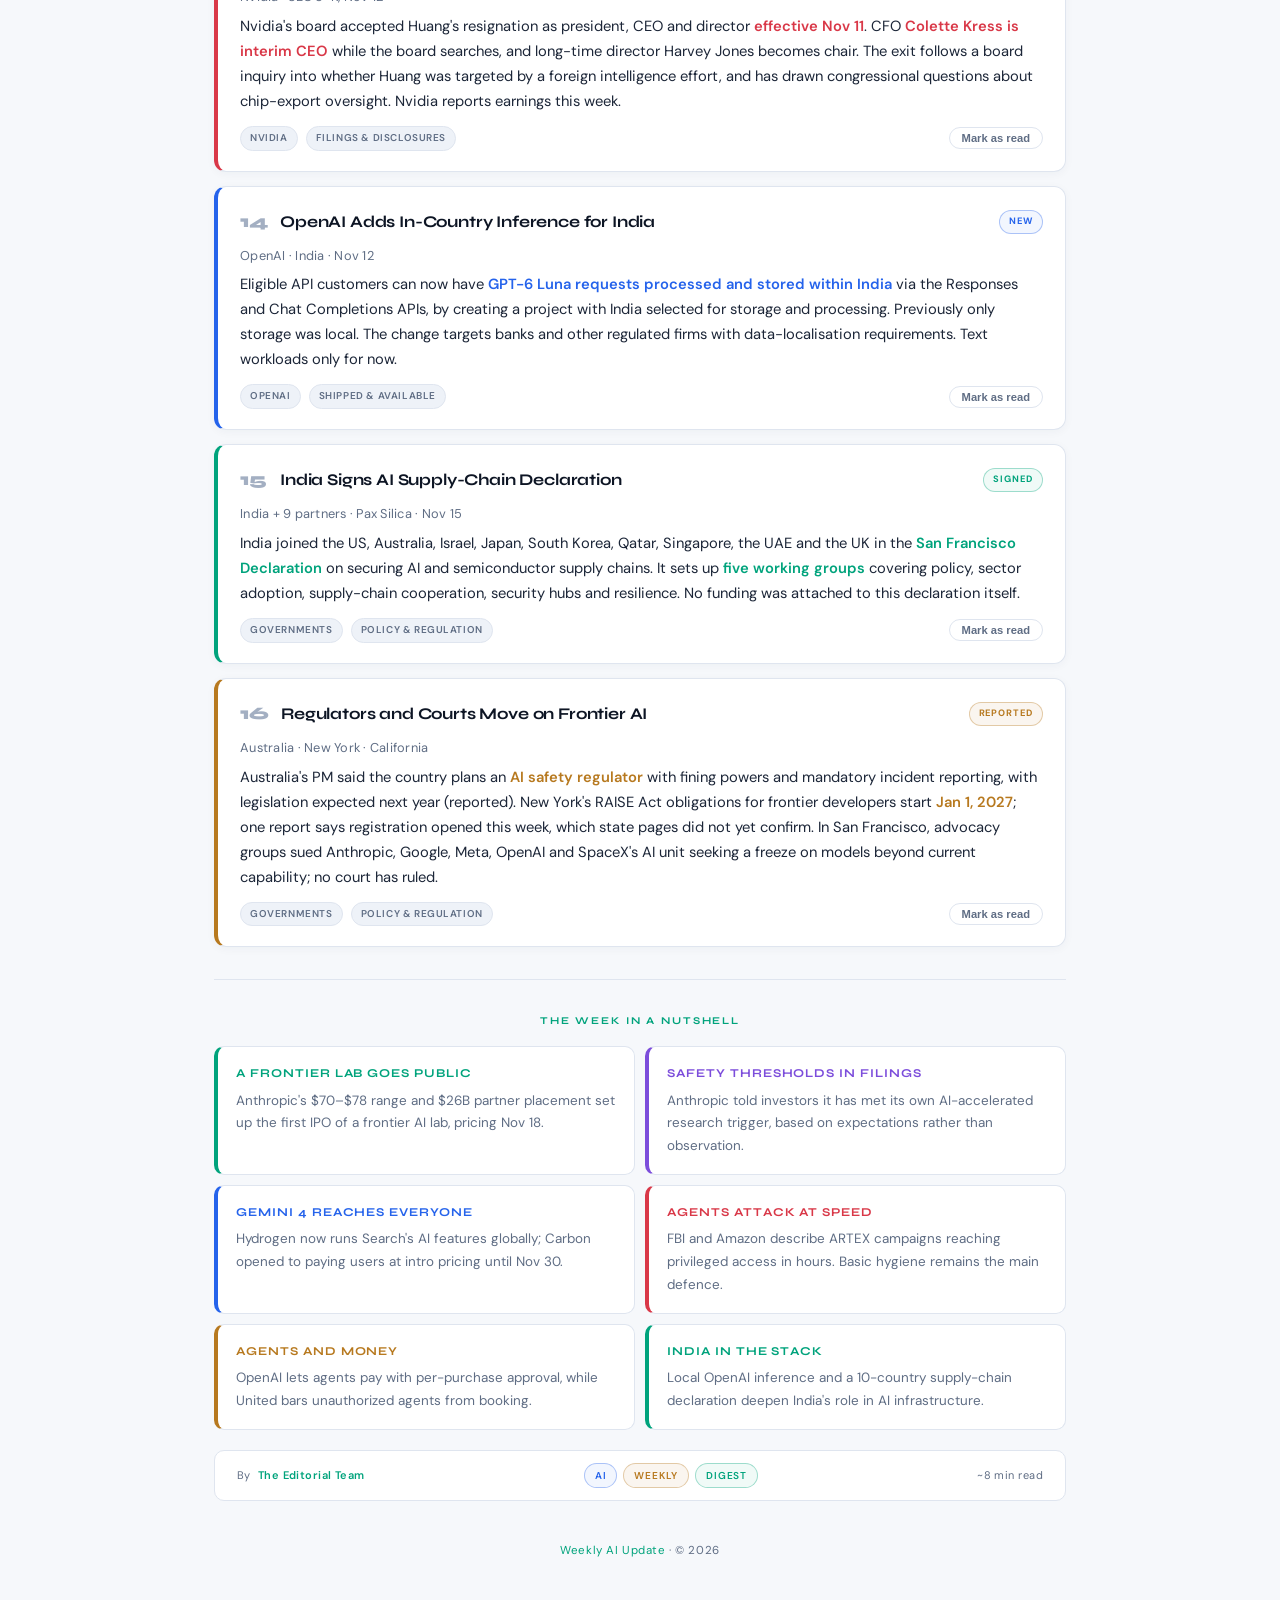
==== commit cf12dcfd: "This Week in AI: issue 2026-11-16" ====
--- a/ai-newsletter/index.html
+++ b/ai-newsletter/index.html
@@ -134,6 +134,7 @@
 <body>
 <div class="wrap">
   <div class="topbar"></div>
+  <a href="../" style="display:inline-block;margin-top:16px;font-size:.8rem;font-weight:600;color:var(--accent2);text-decoration:none">&larr; All issues on shajis.com</a>
   <header class="header">
     <h1>This Week in AI — Anthropic Sets Its IPO Terms</h1>
     <p class="sub">ANTHROPIC IPO · GEMINI 4 HYDROGEN &amp; CARBON · AI AGENTS IN CYBERATTACKS · ADOBE MAX</p>
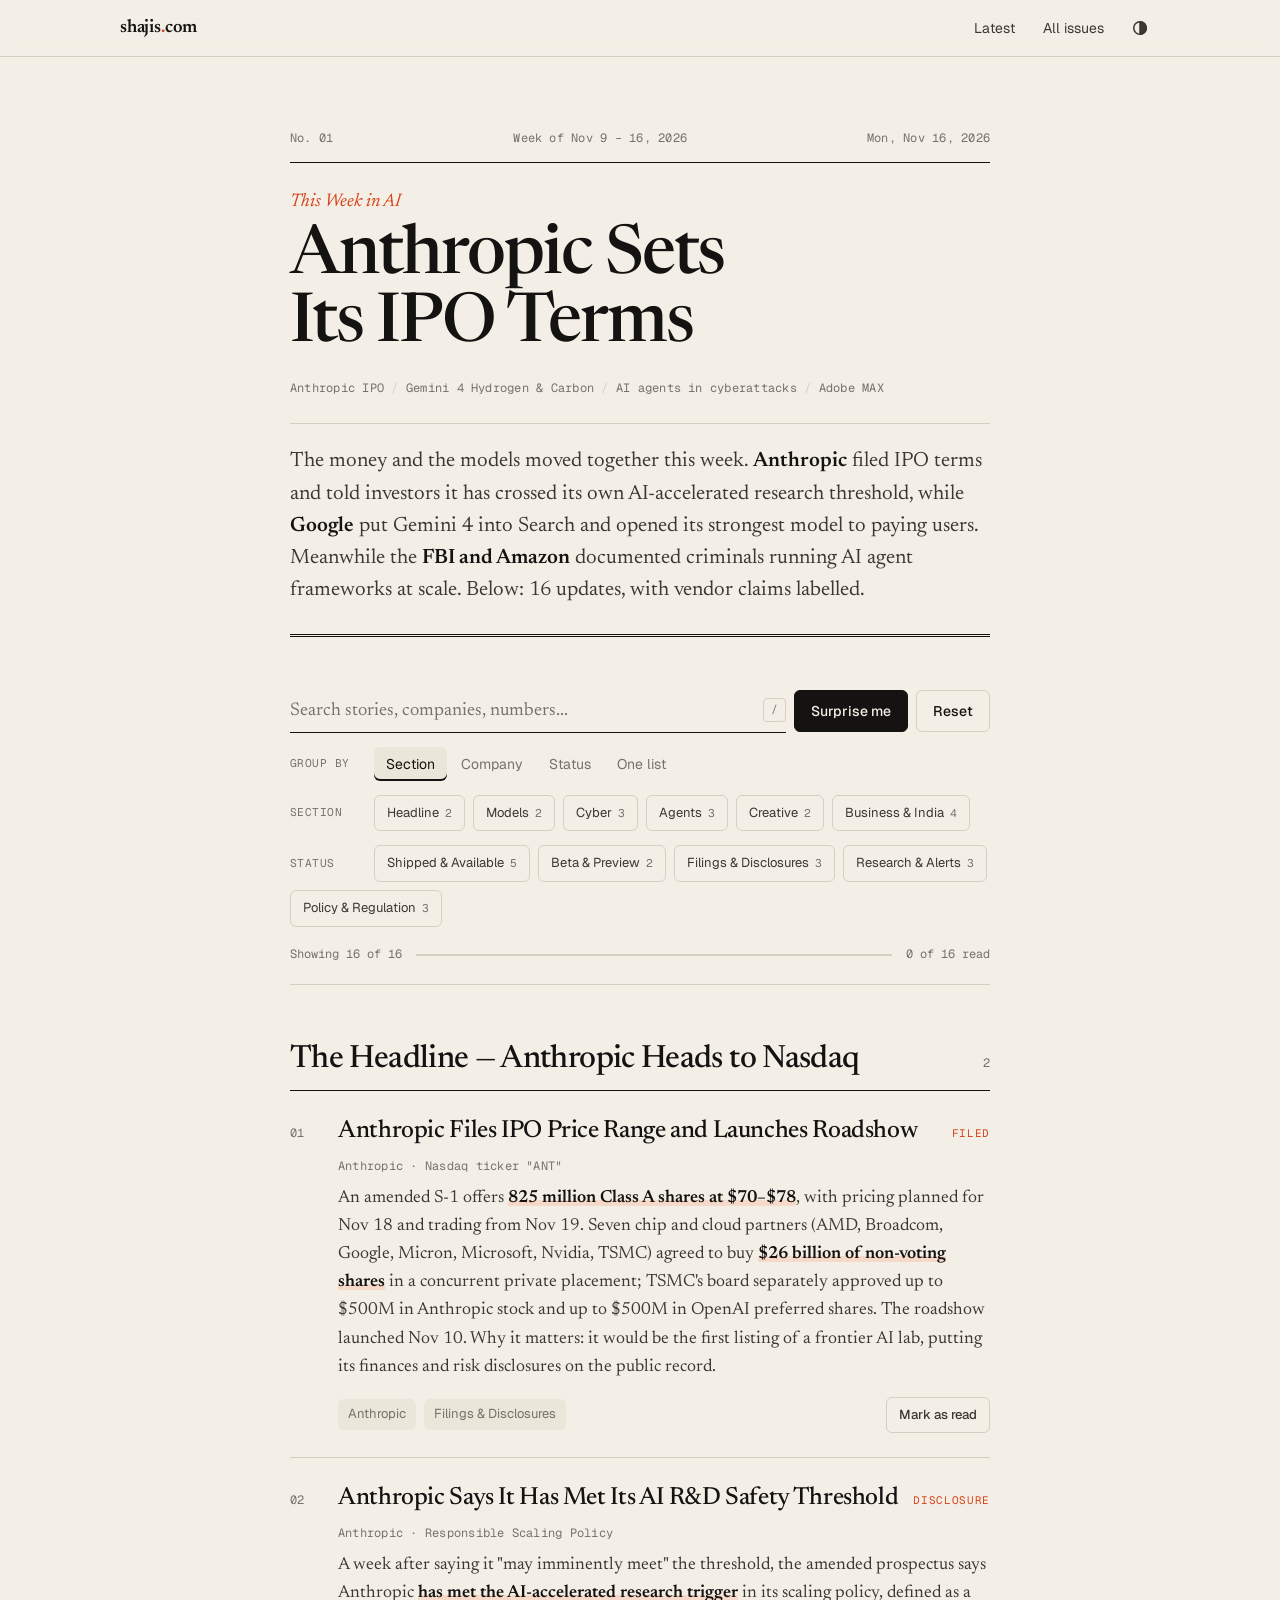
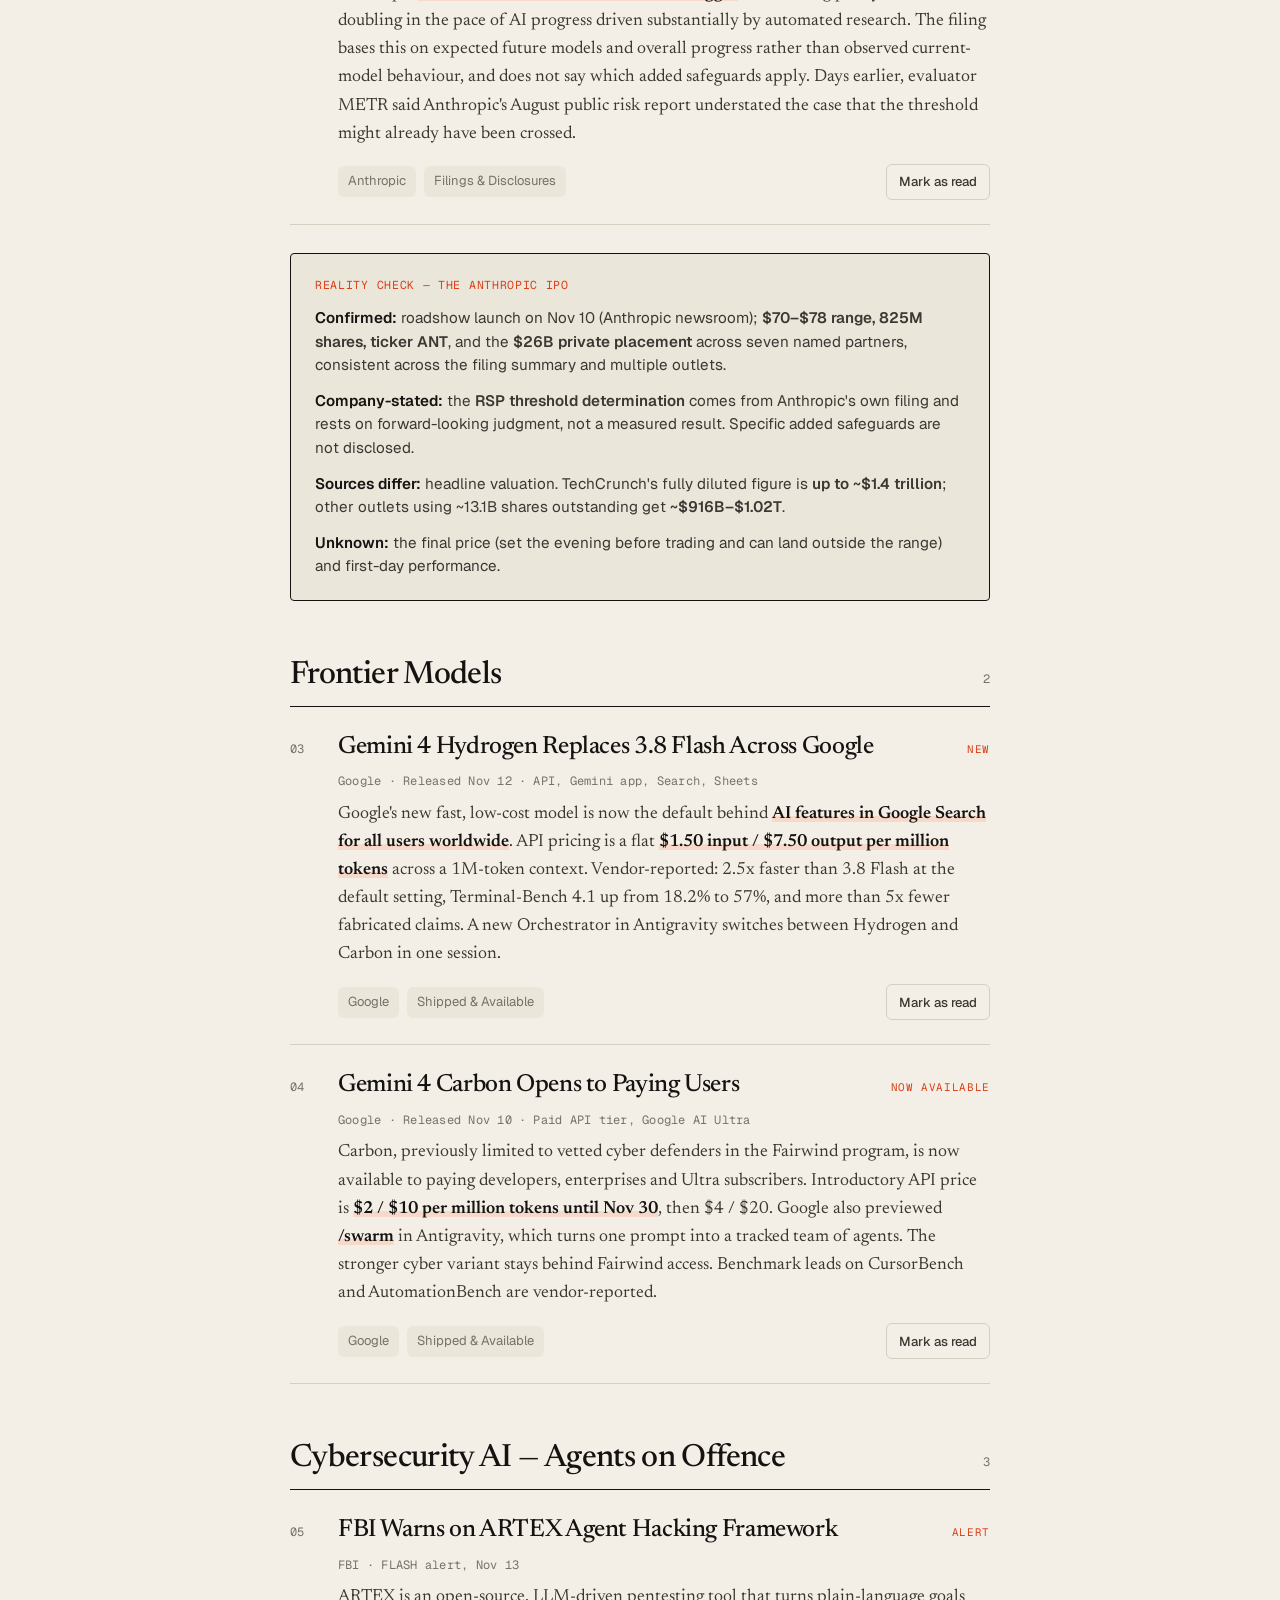
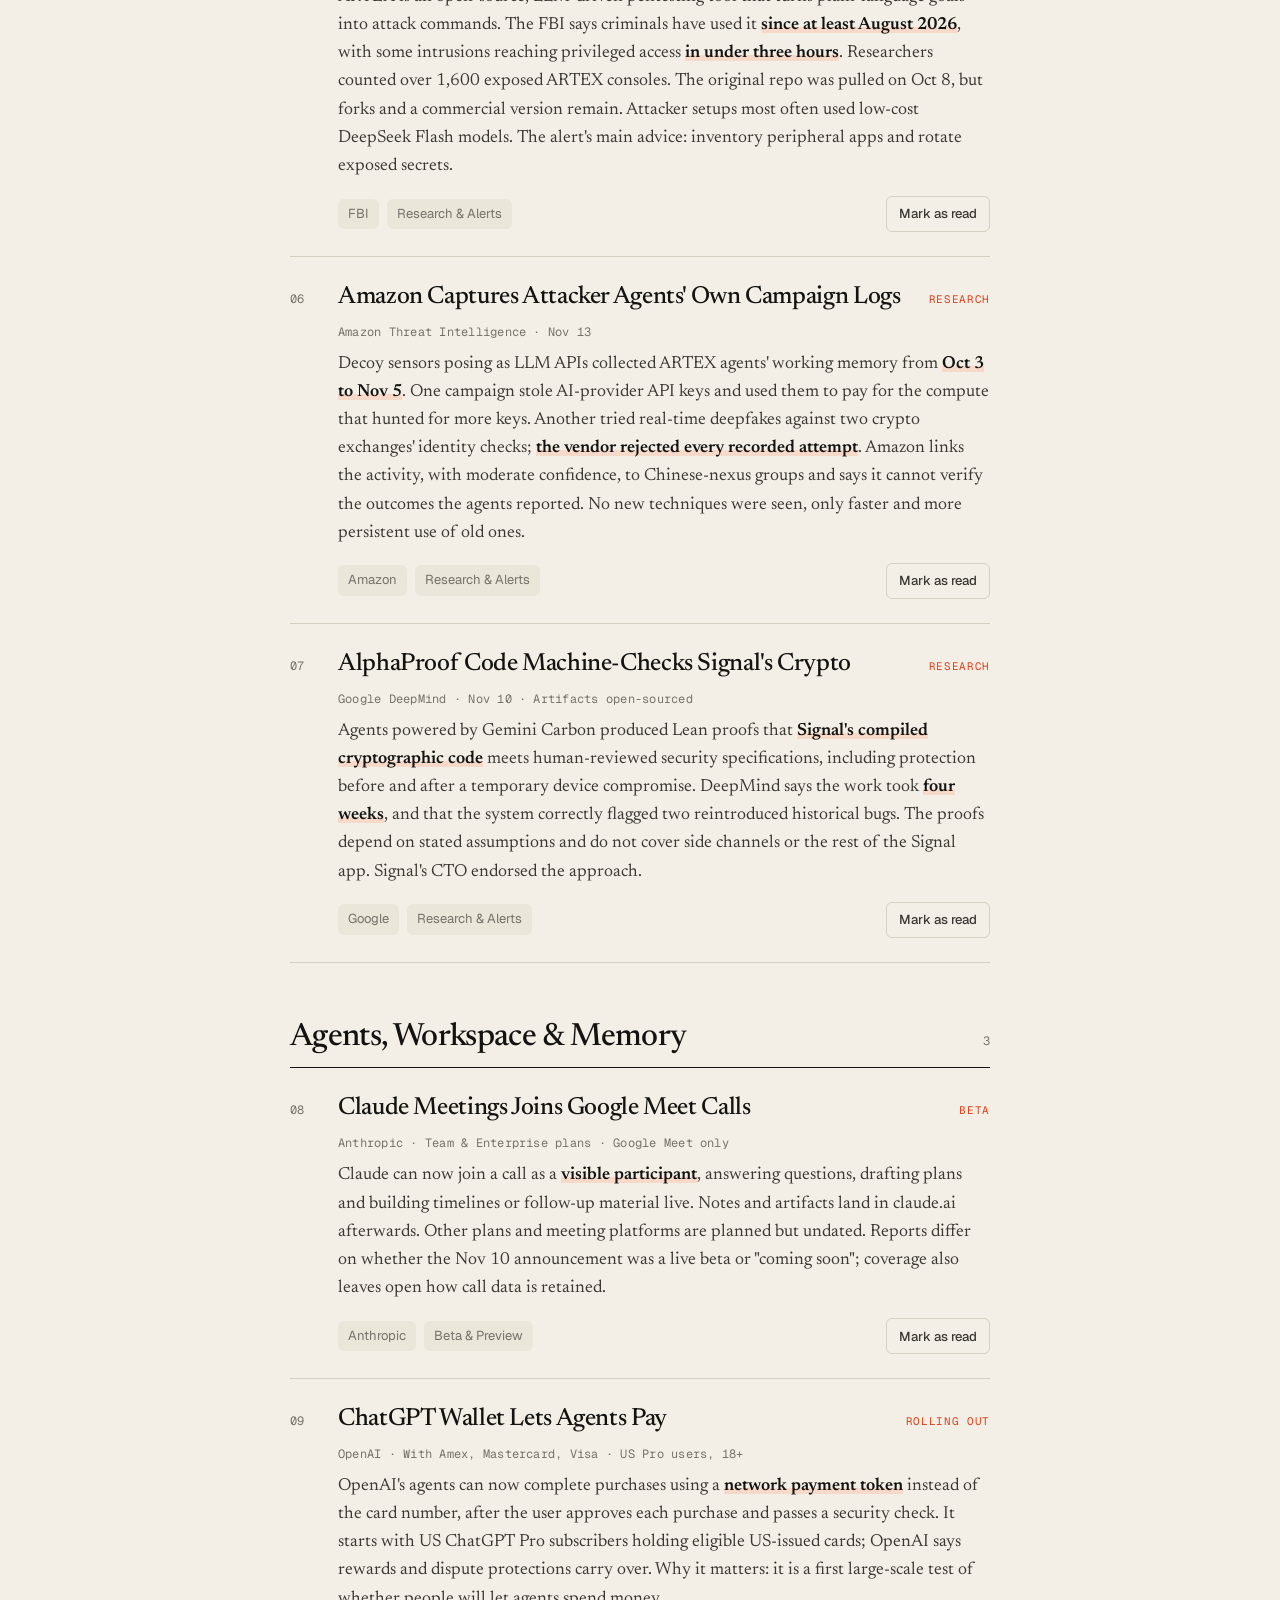
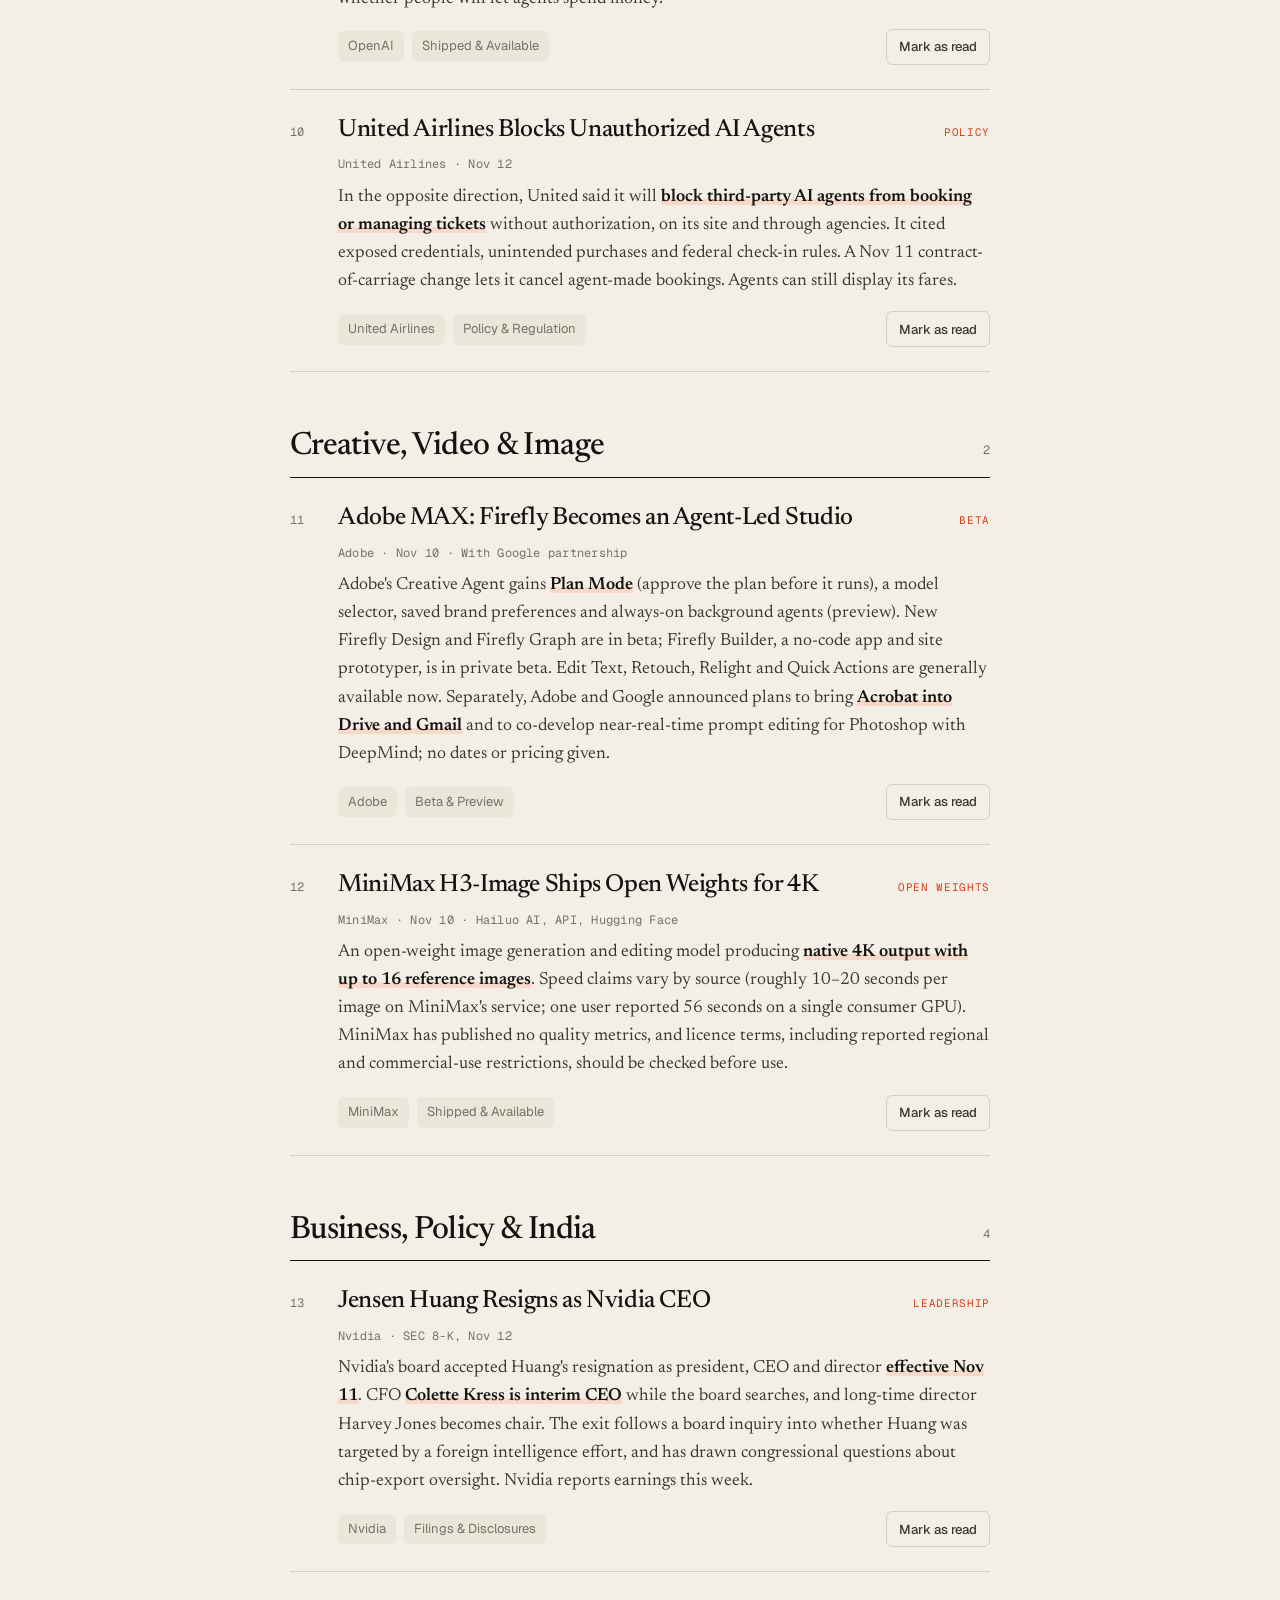
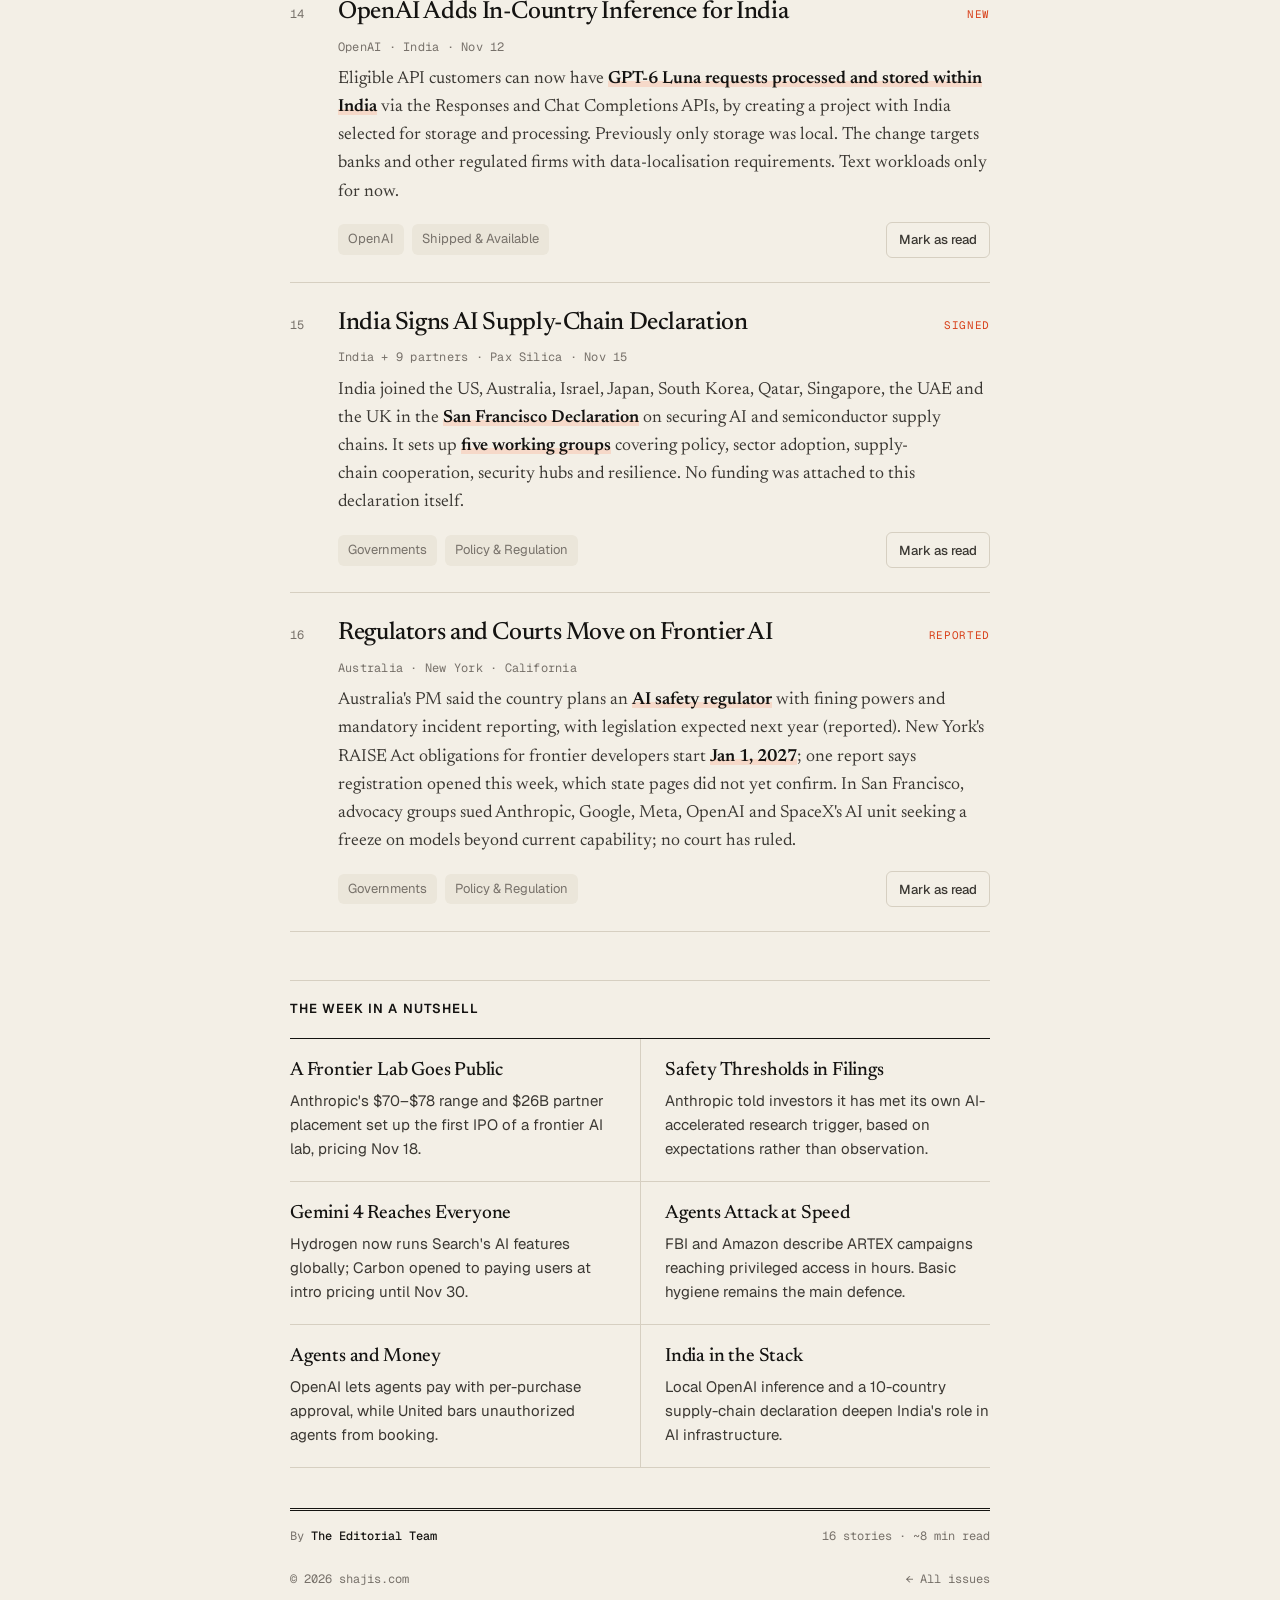
==== commit 0d302436: "Redesign homepage and issue pages in an editorial style Newspaper-style layout with Newsreader/Geist" ====
--- a/ai-newsletter/index.html
+++ b/ai-newsletter/index.html
@@ -4,143 +4,32 @@
 <meta charset="UTF-8">
 <meta name="viewport" content="width=device-width, initial-scale=1.0">
 <title>This Week in AI: Anthropic IPO Terms, Gemini 4 Hydrogen &amp; More | Nov 16, 2026</title>
-<link href="https://fonts.googleapis.com/css2?family=Syne:wght@400;600;700;800&family=DM+Sans:ital,wght@0,300;0,400;0,500;1,300&display=swap" rel="stylesheet">
-<style>
-:root {
-  --bg:#f6f8fb; --surface:#ffffff; --surface2:#eef2f8; --border:#dfe5ef;
-  --accent:#00a37c; --accent2:#2563eb; --gold:#b7791f; --red:#d93848;
-  --purple:#7c4ddb; --text:#1c2638; --muted:#5f6d84; --ink:#0d1524;
-  --fh:'Syne',sans-serif; --fb:'DM Sans',sans-serif;
-}
-*,*::before,*::after{box-sizing:border-box;margin:0;padding:0}
-html{background:var(--bg)}
-body{background:var(--bg);color:var(--text);font-family:var(--fb);font-weight:400;line-height:1.7;-webkit-font-smoothing:antialiased}
-.wrap{max-width:900px;margin:0 auto;padding:40px 24px 80px}
-.topbar{height:4px;background:linear-gradient(90deg,var(--accent2),var(--accent),var(--gold),var(--red),var(--purple));border-radius:2px}
-.header{display:flex;flex-direction:column;align-items:center;gap:14px;margin:36px 0 20px;text-align:center}
-.header h1{font-family:var(--fh);font-size:clamp(1.5rem,4.5vw,2.3rem);font-weight:800;letter-spacing:-.02em;color:var(--ink);line-height:1.15;margin-top:8px}
-.header .sub{font-size:.9rem;color:var(--muted);font-weight:500;letter-spacing:.04em}
-.header .dateline{display:inline-flex;align-items:center;gap:8px;background:rgba(0,163,124,.08);border:1px solid rgba(0,163,124,.3);border-radius:100px;padding:5px 16px;font-size:.78rem;font-weight:500;color:var(--accent);letter-spacing:.05em;text-transform:uppercase}
-.header .dateline::before{content:'';width:6px;height:6px;border-radius:50%;background:var(--accent);animation:pulse 1.8s ease-in-out infinite}
-@keyframes pulse{0%,100%{opacity:1;transform:scale(1)}50%{opacity:.4;transform:scale(.7)}}
-.divider{border:none;border-top:1px solid var(--border);margin:32px 0}
-.divider.accent{border-top-color:var(--accent);opacity:.5}
-.intro{font-size:.98rem;color:var(--text);text-align:center;max-width:680px;margin:0 auto 8px}
-.intro strong{color:var(--ink);font-weight:600}
-.section-label{font-family:var(--fh);font-size:.65rem;font-weight:700;letter-spacing:.18em;text-transform:uppercase;color:var(--accent);margin-bottom:14px;text-align:center}
-strong{color:var(--ink);font-weight:600}
-.hl-green{color:var(--accent);font-weight:600}
-.hl-red{color:var(--red);font-weight:600}
-.hl-gold{color:var(--gold);font-weight:600}
-.hl-blue{color:var(--accent2);font-weight:600}
-.hl-purple{color:var(--purple);font-weight:600}
-
-/* Control panel */
-.panel{background:var(--surface);border:1px solid var(--border);border-radius:16px;padding:18px 20px;margin:24px 0 8px;box-shadow:0 6px 24px rgba(20,40,80,.06);position:sticky;top:10px;z-index:5}
-.panel-row{display:flex;flex-wrap:wrap;align-items:center;gap:8px;margin-bottom:12px}
-.panel-row:last-child{margin-bottom:0}
-.panel-lbl{font-family:var(--fh);font-size:.62rem;font-weight:700;letter-spacing:.14em;text-transform:uppercase;color:var(--muted);min-width:62px}
-.search{flex:1;min-width:180px;display:flex;align-items:center;gap:8px;background:var(--surface2);border:1px solid var(--border);border-radius:100px;padding:6px 14px}
-.search input{border:none;background:transparent;outline:none;font-family:var(--fb);font-size:.9rem;color:var(--text);width:100%}
-.search kbd{font-family:var(--fb);font-size:.65rem;color:var(--muted);border:1px solid var(--border);border-radius:4px;padding:0 5px;background:#fff}
-.btn{font-family:var(--fh);font-size:.66rem;font-weight:700;letter-spacing:.08em;text-transform:uppercase;padding:7px 14px;border-radius:100px;border:1px solid var(--border);background:var(--surface);color:var(--muted);cursor:pointer;transition:all .15s}
-.btn:hover{border-color:var(--accent2);color:var(--accent2);transform:translateY(-1px)}
-.btn.primary{background:var(--ink);color:#fff;border-color:var(--ink)}
-.btn.primary:hover{background:var(--accent2);border-color:var(--accent2);color:#fff}
-.seg{display:inline-flex;background:var(--surface2);border:1px solid var(--border);border-radius:100px;padding:3px}
-.seg button{font-family:var(--fh);font-size:.64rem;font-weight:700;letter-spacing:.08em;text-transform:uppercase;padding:6px 12px;border-radius:100px;border:none;background:transparent;color:var(--muted);cursor:pointer;transition:all .15s}
-.seg button.on{background:#fff;color:var(--ink);box-shadow:0 1px 4px rgba(20,40,80,.12)}
-.chip{font-family:var(--fh);font-size:.62rem;font-weight:700;letter-spacing:.08em;text-transform:uppercase;padding:6px 12px;border-radius:100px;border:1px solid var(--border);background:var(--surface);color:var(--muted);cursor:pointer;transition:all .15s;user-select:none}
-.chip:hover{transform:translateY(-1px)}
-.chip .n{display:inline-block;margin-left:6px;font-size:.6rem;opacity:.7}
-.chip.on.a{color:#fff;background:var(--accent);border-color:var(--accent)}
-.chip.on.b{color:#fff;background:var(--accent2);border-color:var(--accent2)}
-.chip.on.g{color:#fff;background:var(--gold);border-color:var(--gold)}
-.chip.on.r{color:#fff;background:var(--red);border-color:var(--red)}
-.chip.on.p{color:#fff;background:var(--purple);border-color:var(--purple)}
-.chip.on.k{color:#fff;background:var(--ink);border-color:var(--ink)}
-.chip.a{color:var(--accent)} .chip.b{color:var(--accent2)} .chip.g{color:var(--gold)} .chip.r{color:var(--red)} .chip.p{color:var(--purple)}
-.status{display:flex;align-items:center;justify-content:space-between;gap:12px;flex-wrap:wrap;font-size:.8rem;color:var(--muted);margin:14px 2px 0}
-.progress{flex:1;min-width:160px;height:8px;background:var(--surface2);border-radius:100px;overflow:hidden;border:1px solid var(--border)}
-.progress i{display:block;height:100%;width:0;background:linear-gradient(90deg,var(--accent2),var(--accent));transition:width .4s ease}
-
-/* Groups and cards */
-h2{font-family:var(--fh);font-size:1rem;font-weight:700;letter-spacing:.08em;text-transform:uppercase;color:var(--accent);margin:38px 0 14px;display:flex;align-items:center;gap:10px}
-h2 .cnt{font-size:.65rem;color:var(--muted);border:1px solid var(--border);border-radius:100px;padding:1px 9px;letter-spacing:.06em}
-h2::after{content:'';flex:1;height:1px;background:var(--border)}
-.upd-grid{display:flex;flex-direction:column;gap:14px}
-.upd-card{background:var(--surface);border:1px solid var(--border);border-radius:12px;padding:20px 22px;border-left:4px solid var(--accent);transition:transform .15s,box-shadow .2s,opacity .2s;box-shadow:0 2px 10px rgba(20,40,80,.04);animation:popin .35s ease both}
-@keyframes popin{from{opacity:0;transform:translateY(8px)}to{opacity:1;transform:none}}
-.upd-card:hover{transform:translateY(-2px);box-shadow:0 8px 22px rgba(20,40,80,.09)}
-.upd-card.blue{border-left-color:var(--accent2)}
-.upd-card.gold{border-left-color:var(--gold)}
-.upd-card.red{border-left-color:var(--red)}
-.upd-card.purple{border-left-color:var(--purple)}
-.upd-card.read{opacity:.6}
-.upd-card.spot{animation:spot 1.4s ease}
-@keyframes spot{0%{box-shadow:0 0 0 0 rgba(37,99,235,.5)}40%{box-shadow:0 0 0 10px rgba(37,99,235,.15);transform:scale(1.015)}100%{box-shadow:0 2px 10px rgba(20,40,80,.04)}}
-.upd-head{display:flex;align-items:center;gap:12px;margin-bottom:8px;flex-wrap:wrap}
-.upd-num{font-family:var(--fh);font-size:1.1rem;font-weight:800;color:#a3afc2;min-width:28px}
-.upd-title{font-family:var(--fh);font-size:1.02rem;font-weight:700;color:var(--ink);letter-spacing:-.01em}
-.upd-tag{font-size:.58rem;font-weight:700;letter-spacing:.1em;text-transform:uppercase;padding:3px 9px;border-radius:100px;border:1px solid var(--border);color:var(--muted);margin-left:auto}
-.upd-card.green .upd-tag{color:var(--accent);border-color:rgba(0,163,124,.35);background:rgba(0,163,124,.06)}
-.upd-card.blue .upd-tag{color:var(--accent2);border-color:rgba(37,99,235,.35);background:rgba(37,99,235,.06)}
-.upd-card.gold .upd-tag{color:var(--gold);border-color:rgba(183,121,31,.35);background:rgba(183,121,31,.07)}
-.upd-card.red .upd-tag{color:var(--red);border-color:rgba(217,56,72,.35);background:rgba(217,56,72,.06)}
-.upd-card.purple .upd-tag{color:var(--purple);border-color:rgba(124,77,219,.35);background:rgba(124,77,219,.06)}
-.upd-card p{font-size:.92rem;color:var(--text);margin:0}
-.maker{color:var(--muted);font-size:.8rem;display:block;margin-bottom:6px;letter-spacing:.02em}
-.card-foot{display:flex;gap:8px;flex-wrap:wrap;align-items:center;margin-top:12px}
-.mini{font-size:.62rem;font-weight:600;letter-spacing:.06em;text-transform:uppercase;padding:3px 9px;border-radius:100px;background:var(--surface2);color:var(--muted);border:1px solid var(--border);cursor:pointer}
-.mini:hover{color:var(--accent2);border-color:var(--accent2)}
-.readbtn{margin-left:auto;font-size:.7rem;font-weight:600;padding:4px 12px;border-radius:100px;border:1px solid var(--border);background:#fff;color:var(--muted);cursor:pointer;transition:all .15s}
-.readbtn:hover{border-color:var(--accent);color:var(--accent)}
-.upd-card.read .readbtn{background:var(--accent);border-color:var(--accent);color:#fff}
-mark{background:rgba(240,180,41,.35);color:inherit;border-radius:3px;padding:0 2px}
-.empty{text-align:center;padding:40px 20px;background:var(--surface);border:1px dashed var(--border);border-radius:14px;color:var(--muted);margin-top:24px}
-.empty b{display:block;font-family:var(--fh);color:var(--ink);font-size:1.05rem;margin-bottom:6px}
-
-/* Reality check */
-.reality{background:linear-gradient(180deg,rgba(240,180,41,.12),rgba(240,180,41,.05));border:1px solid rgba(183,121,31,.35);border-left:4px solid var(--gold);border-radius:12px;padding:18px 22px;margin:16px 0}
-.reality-head{font-family:var(--fh);font-size:.72rem;font-weight:800;letter-spacing:.1em;text-transform:uppercase;color:var(--gold);margin-bottom:10px}
-.reality ul{list-style:none;display:flex;flex-direction:column;gap:8px}
-.reality li{padding-left:18px;position:relative;font-size:.87rem;color:var(--text)}
-.reality li::before{content:'\2022';position:absolute;left:0;color:var(--gold);top:1px}
-.reality .lbl{color:var(--gold);font-weight:700}
-
-.summary-grid{display:grid;grid-template-columns:1fr 1fr;gap:10px;margin:16px 0}
-.sum-card{background:var(--surface);border:1px solid var(--border);border-radius:10px;padding:16px 18px;border-left:4px solid var(--accent);transition:transform .15s}
-.sum-card:hover{transform:translateY(-2px)}
-.sum-card.red{border-left-color:var(--red)} .sum-card.gold{border-left-color:var(--gold)} .sum-card.blue{border-left-color:var(--accent2)} .sum-card.purple{border-left-color:var(--purple)}
-.sc-title{font-family:var(--fh);font-size:.75rem;font-weight:700;letter-spacing:.08em;text-transform:uppercase;margin-bottom:6px;color:var(--accent)}
-.sum-card.red .sc-title{color:var(--red)} .sum-card.gold .sc-title{color:var(--gold)} .sum-card.blue .sc-title{color:var(--accent2)} .sum-card.purple .sc-title{color:var(--purple)}
-.sum-card p{font-size:.84rem;color:var(--muted);margin:0}
-.fd-bottom-bar{background:var(--surface);border:1px solid var(--border);border-radius:10px;padding:12px 22px;display:flex;align-items:center;justify-content:space-between;flex-wrap:wrap;gap:8px;margin-top:20px}
-.fd-author,.fd-read-time{font-size:11px;color:var(--muted);letter-spacing:.04em}
-.fd-author strong{color:var(--accent);font-weight:600}
-.fd-cat-pills{display:flex;gap:6px;flex-wrap:wrap}
-.fd-pill{font-size:10px;font-weight:600;letter-spacing:.08em;text-transform:uppercase;padding:3px 10px;border-radius:100px;border:1px solid}
-.fd-pill.a{color:var(--accent2);border-color:rgba(37,99,235,.35);background:rgba(37,99,235,.06)}
-.fd-pill.b{color:var(--gold);border-color:rgba(183,121,31,.35);background:rgba(183,121,31,.07)}
-.fd-pill.c{color:var(--accent);border-color:rgba(0,163,124,.35);background:rgba(0,163,124,.06)}
-.footer{text-align:center;margin-top:40px;font-size:.72rem;color:var(--muted);letter-spacing:.05em}
-.footer span{color:var(--accent)}
-.toast{position:fixed;left:50%;bottom:24px;transform:translateX(-50%) translateY(30px);background:var(--ink);color:#fff;font-size:.82rem;padding:10px 18px;border-radius:100px;opacity:0;transition:all .3s;pointer-events:none;z-index:20}
-.toast.show{opacity:1;transform:translateX(-50%) translateY(0)}
-@media(max-width:600px){.wrap{padding:28px 16px 60px}.summary-grid{grid-template-columns:1fr}.upd-tag{margin-left:0}.panel{position:static}.panel-lbl{min-width:100%}.fd-bottom-bar{flex-direction:column;align-items:flex-start}}
-@media (prefers-reduced-motion:reduce){*{animation:none!important;transition:none!important}}
-</style>
+<meta name="theme-color" content="#f3efe6" media="(prefers-color-scheme: light)">
+<meta name="theme-color" content="#141311" media="(prefers-color-scheme: dark)">
+<script>try{var t=localStorage.getItem('theme');if(t)document.documentElement.setAttribute('data-theme',t);}catch(_){}</script>
+<link rel="preconnect" href="https://fonts.googleapis.com">
+<link rel="preconnect" href="https://fonts.gstatic.com" crossorigin>
+<link href="https://fonts.googleapis.com/css2?family=Newsreader:ital,opsz,wght@0,6..72,400;0,6..72,500;0,6..72,600;1,6..72,400;1,6..72,500&family=Geist:wght@400;500;600&family=Geist+Mono:wght@400;500&display=swap" rel="stylesheet">
+<link rel="stylesheet" href="issue.css">
 </head>
 <body>
-<div class="wrap">
-  <div class="topbar"></div>
-  <a href="../" style="display:inline-block;margin-top:16px;font-size:.8rem;font-weight:600;color:var(--accent2);text-decoration:none">&larr; All issues on shajis.com</a>
-  <header class="header">
-    <h1>This Week in AI — Anthropic Sets Its IPO Terms</h1>
-    <p class="sub">ANTHROPIC IPO · GEMINI 4 HYDROGEN &amp; CARBON · AI AGENTS IN CYBERATTACKS · ADOBE MAX</p>
-    <div class="dateline">Week of Nov 9 – 16, 2026 | Weekly Roundup</div>
-  </header>
-  <hr class="divider accent">
+<header class="bar">
+  <div class="in">
+    <a class="wordmark" href="../">shajis<i>.</i>com</a>
+    <nav aria-label="Main">
+      <a href="../#latest">Latest</a>
+      <a href="../#archive">All issues</a>
+      <button class="theme" id="theme" type="button" aria-label="Toggle dark mode"><svg viewBox="0 0 16 16" fill="none" stroke="currentColor" stroke-width="1.5" aria-hidden="true"><circle cx="8" cy="8" r="6.25"/><path d="M8 1.75v12.5A6.25 6.25 0 0 0 8 1.75Z" fill="currentColor"/></svg></button>
+    </nav>
+  </div>
+</header>
+<main class="wrap">
+  <div class="header">
+    <div class="meta mono"><span>No. 01</span><span class="hide-sm">Week of Nov 9 &ndash; 16, 2026</span><span>Mon, Nov 16, 2026</span></div>
+    <span class="kicker">This Week in AI</span>
+    <h1>Anthropic Sets Its IPO Terms</h1>
+    <p class="sub mono"><span>Anthropic IPO</span><span>Gemini 4 Hydrogen &amp; Carbon</span><span>AI agents in cyberattacks</span><span>Adobe MAX</span></p>
+  </div>
   <p class="intro">The money and the models moved together this week. <strong>Anthropic</strong> filed IPO terms and told investors it has crossed its own AI-accelerated research threshold, while <strong>Google</strong> put Gemini 4 into Search and opened its strongest model to paying users. Meanwhile the <strong>FBI and Amazon</strong> documented criminals running AI agent frameworks at scale. Below: 16 updates, with vendor claims labelled.</p>
 
   <div class="panel" id="panel">
@@ -180,12 +69,11 @@
     <div class="sum-card"><div class="sc-title">India in the Stack</div><p>Local OpenAI inference and a 10-country supply-chain declaration deepen India's role in AI infrastructure.</p></div>
   </div>
   <div class="fd-bottom-bar">
-    <div class="fd-author">By &nbsp;<strong>The Editorial Team</strong></div>
-    <div class="fd-cat-pills"><span class="fd-pill a">AI</span><span class="fd-pill b">Weekly</span><span class="fd-pill c">Digest</span></div>
-    <div class="fd-read-time">~8 min read</div>
-  </div>
-  <div class="footer"><span>Weekly AI Update</span> · &copy; 2026</div>
-</div>
+    <div class="fd-author">By <strong>The Editorial Team</strong></div>
+    <div class="fd-read-time">16 stories &middot; ~8 min read</div>
+  </div>
+  <footer class="footer"><span>&copy; 2026 shajis.com</span><a href="../">&larr; All issues</a></footer>
+</main>
 <div class="toast" id="toast"></div>
 
 <template id="realityTpl">
@@ -336,6 +224,7 @@
   el.classList.remove('spot');void el.offsetWidth;el.classList.add('spot');
   toast('Story '+pick.n+': '+pick.title);
 };
+document.getElementById('theme').onclick=()=>{const r=document.documentElement;const cur=r.getAttribute('data-theme')||(matchMedia('(prefers-color-scheme: dark)').matches?'dark':'light');const nx=cur==='dark'?'light':'dark';r.setAttribute('data-theme',nx);try{localStorage.setItem('theme',nx);}catch(_){}};
 buildChips();render();
 </script>
 </body>
--- a/ai-newsletter/issue.css
+++ b/ai-newsletter/issue.css
@@ -0,0 +1,160 @@
+/* Shared stylesheet for every "This Week in AI" issue page.
+   Matches the shajis.com homepage. Issue pages link this file instead of
+   carrying their own <style> block, so a redesign only touches one place. */
+
+:root{
+  --paper:#f3efe6;--paper-2:#ebe6da;--ink:#141311;--ink-2:#3b3833;--muted:#77716a;
+  --rule:#d6cfc1;--rule-strong:#141311;--signal:#d8401a;--select:#f6d9c9;--mark:#f3d27a;
+  --serif:'Newsreader',Georgia,'Times New Roman',serif;
+  --sans:'Geist',system-ui,-apple-system,'Segoe UI',sans-serif;
+  --mono:'Geist Mono',ui-monospace,'SF Mono',Menlo,monospace;
+  --gutter:clamp(16px,4vw,40px);
+}
+@media (prefers-color-scheme:dark){
+  :root:not([data-theme="light"]){
+    --paper:#141311;--paper-2:#1d1b18;--ink:#ece6da;--ink-2:#c4bdb0;--muted:#8f887d;
+    --rule:#33302b;--rule-strong:#ece6da;--signal:#f0643a;--select:#4a2a1d;--mark:#6b5418;
+  }
+}
+:root[data-theme="dark"]{
+  --paper:#141311;--paper-2:#1d1b18;--ink:#ece6da;--ink-2:#c4bdb0;--muted:#8f887d;
+  --rule:#33302b;--rule-strong:#ece6da;--signal:#f0643a;--select:#4a2a1d;--mark:#6b5418;
+}
+
+*,*::before,*::after{box-sizing:border-box;margin:0;padding:0}
+html{background:var(--paper);-webkit-text-size-adjust:100%;scroll-padding-top:72px}
+body{background:var(--paper);color:var(--ink);font-family:var(--sans);font-size:16px;line-height:1.6;-webkit-font-smoothing:antialiased;text-rendering:optimizeLegibility}
+::selection{background:var(--select)}
+a{color:inherit}
+:focus-visible{outline:2px solid var(--signal);outline-offset:3px;border-radius:2px}
+.mono{font-family:var(--mono);font-size:.75rem;letter-spacing:.02em;font-feature-settings:"tnum"}
+
+/* ---------- Top bar (same as homepage) ---------- */
+.bar{position:sticky;top:0;z-index:10;background:color-mix(in srgb,var(--paper) 88%,transparent);backdrop-filter:saturate(1.4) blur(10px);-webkit-backdrop-filter:saturate(1.4) blur(10px);border-bottom:1px solid var(--rule)}
+.bar .in{max-width:1120px;margin:0 auto;padding:0 var(--gutter);display:flex;align-items:center;justify-content:space-between;height:56px;gap:16px}
+.wordmark{font-family:var(--serif);font-weight:600;font-size:1.15rem;letter-spacing:-.01em;text-decoration:none}
+.wordmark i{font-style:normal;color:var(--signal)}
+.bar nav{display:flex;align-items:center;gap:4px}
+.bar nav a,.theme{font-size:.875rem;color:var(--ink-2);padding:8px 12px;border-radius:6px;text-decoration:none;transition:background .15s,color .15s}
+.bar nav a:hover,.theme:hover{background:var(--paper-2);color:var(--ink)}
+.theme{background:none;border:0;cursor:pointer;font:inherit;display:inline-flex;align-items:center;justify-content:center;min-width:40px;min-height:40px}
+.theme svg{width:16px;height:16px}
+
+/* ---------- Page column ---------- */
+.wrap{max-width:780px;margin:0 auto;padding:0 var(--gutter) 40px}
+
+/* ---------- Issue masthead ---------- */
+.header{padding:clamp(36px,7vw,72px) 0 0}
+.header .meta{display:flex;justify-content:space-between;gap:16px;color:var(--muted);padding-bottom:14px;border-bottom:1px solid var(--rule-strong)}
+.header .kicker{display:block;font-family:var(--serif);font-style:italic;font-size:1.15rem;color:var(--signal);margin:24px 0 6px}
+.header h1{font-family:var(--serif);font-weight:500;font-size:clamp(2.4rem,7vw,4.25rem);line-height:1;letter-spacing:-.03em;text-wrap:balance}
+.header .sub{color:var(--muted);margin:18px 0 0;line-height:1.9}
+.header .sub span+span::before{content:" / ";color:var(--rule)}
+.intro{font-family:var(--serif);font-size:clamp(1.15rem,2vw,1.3rem);line-height:1.55;color:var(--ink-2);margin:24px 0 0;padding:22px 0 26px;border-top:1px solid var(--rule);border-bottom:3px double var(--rule-strong);text-wrap:pretty}
+.intro strong{color:var(--ink);font-weight:600}
+.divider{border:0;border-top:1px solid var(--rule);margin:48px 0 0}
+.section-label{font-family:var(--sans);font-size:.8125rem;font-weight:600;letter-spacing:.08em;text-transform:uppercase;padding:18px 0 4px}
+strong{font-weight:600}
+
+/* Inline highlights: a soft marker stroke instead of rainbow text */
+.hl-green,.hl-red,.hl-gold,.hl-blue,.hl-purple{font-weight:600;color:var(--ink);background:linear-gradient(transparent 62%,var(--select) 62%,var(--select) 92%,transparent 92%)}
+
+/* ---------- Filter panel ---------- */
+.panel{margin:32px 0 0;padding:20px 0;border-bottom:1px solid var(--rule)}
+.panel-row{display:flex;flex-wrap:wrap;align-items:center;gap:8px;margin-bottom:14px}
+.panel-row:last-child{margin-bottom:0}
+.panel-lbl{font-family:var(--mono);font-size:.7rem;letter-spacing:.04em;text-transform:uppercase;color:var(--muted);min-width:76px}
+.search{flex:1;min-width:200px;display:flex;align-items:center;gap:10px;border-bottom:1px solid var(--rule-strong);padding:2px 0}
+.search input{flex:1;min-width:0;border:0;outline:0;background:transparent;font-family:var(--serif);font-size:1.15rem;color:var(--ink);padding:10px 0;-webkit-appearance:none;appearance:none}
+.search input::placeholder{color:var(--muted);opacity:1}
+.search input::-webkit-search-cancel-button{-webkit-appearance:none}
+.search kbd{font-family:var(--mono);font-size:.7rem;color:var(--muted);border:1px solid var(--rule);border-radius:4px;padding:2px 7px}
+.btn{font-family:var(--sans);font-size:.875rem;font-weight:500;padding:10px 16px;min-height:42px;border-radius:6px;border:1px solid var(--rule);background:transparent;color:var(--ink);cursor:pointer;transition:background .15s,border-color .15s,color .15s}
+.btn:hover{border-color:var(--ink)}
+.btn.primary{background:var(--ink);color:var(--paper);border-color:var(--ink)}
+.btn.primary:hover{background:var(--signal);border-color:var(--signal);color:#fff}
+.seg{display:inline-flex;gap:2px;flex-wrap:wrap}
+.seg button{font-family:var(--sans);font-size:.875rem;padding:8px 12px;border:0;border-radius:6px;background:transparent;color:var(--muted);cursor:pointer;transition:background .15s,color .15s}
+.seg button:hover{color:var(--ink);background:var(--paper-2)}
+.seg button.on{color:var(--ink);background:var(--paper-2);box-shadow:inset 0 -2px 0 var(--ink)}
+.chip{font-family:var(--sans);font-size:.8125rem;padding:7px 12px;border-radius:6px;border:1px solid var(--rule);background:transparent;color:var(--ink-2);cursor:pointer;transition:background .15s,border-color .15s,color .15s;user-select:none;-webkit-user-select:none}
+.chip:hover{border-color:var(--ink)}
+.chip .n{font-family:var(--mono);font-size:.7rem;margin-left:6px;color:var(--muted)}
+.chip.on{background:var(--ink);border-color:var(--ink);color:var(--paper)}
+.chip.on .n{color:inherit;opacity:.7}
+.status{display:flex;align-items:center;justify-content:space-between;gap:14px;flex-wrap:wrap;font-family:var(--mono);font-size:.75rem;color:var(--muted);margin-top:18px}
+.progress{flex:1;min-width:140px;height:2px;background:var(--rule);overflow:hidden}
+.progress i{display:block;height:100%;width:0;background:var(--signal);transition:width .4s ease}
+
+/* ---------- Story groups ---------- */
+#board h2{display:flex;align-items:baseline;justify-content:space-between;gap:12px;font-family:var(--serif);font-weight:500;font-size:clamp(1.5rem,3.4vw,2rem);letter-spacing:-.02em;line-height:1.15;margin:56px 0 0;padding-bottom:12px;border-bottom:1px solid var(--rule-strong)}
+#board h2 .cnt{font-family:var(--mono);font-size:.75rem;letter-spacing:.02em;color:var(--muted);font-weight:400;white-space:nowrap}
+.upd-grid{display:flex;flex-direction:column}
+
+/* ---------- Story ---------- */
+.upd-card{padding:26px 0 24px;border-bottom:1px solid var(--rule);transition:opacity .25s}
+.upd-card.read{opacity:.45}
+.upd-card.read:hover{opacity:.8}
+.upd-card.spot{animation:spot 1.6s ease}
+@keyframes spot{0%,30%{background:var(--select)}100%{background:transparent}}
+.upd-head{display:grid;grid-template-columns:36px 1fr auto;gap:4px 12px;align-items:baseline;margin-bottom:10px}
+.upd-num{font-family:var(--mono);font-size:.75rem;color:var(--muted)}
+.upd-title{font-family:var(--serif);font-weight:500;font-size:clamp(1.3rem,2.6vw,1.55rem);line-height:1.2;letter-spacing:-.015em;color:var(--ink);text-wrap:balance}
+.upd-tag{font-family:var(--mono);font-size:.68rem;letter-spacing:.06em;text-transform:uppercase;color:var(--signal);white-space:nowrap}
+.upd-card p{font-family:var(--serif);font-size:1.1rem;line-height:1.6;color:var(--ink-2);padding-left:48px;text-wrap:pretty}
+.maker{display:block;font-family:var(--mono);font-size:.75rem;letter-spacing:.02em;line-height:1.6;color:var(--muted);margin-bottom:8px}
+.card-foot{display:flex;gap:6px 8px;flex-wrap:wrap;align-items:center;margin-top:16px;padding-left:48px}
+.mini{font-family:var(--sans);font-size:.8125rem;color:var(--muted);padding:5px 10px;border-radius:6px;background:var(--paper-2);cursor:pointer;transition:color .15s}
+.mini:hover{color:var(--ink)}
+.readbtn{margin-left:auto;font-family:var(--sans);font-size:.8125rem;font-weight:500;padding:7px 12px;min-height:36px;border-radius:6px;border:1px solid var(--rule);background:transparent;color:var(--ink-2);cursor:pointer;transition:border-color .15s,background .15s,color .15s}
+.readbtn:hover{border-color:var(--ink);color:var(--ink)}
+.upd-card.read .readbtn{background:var(--ink);border-color:var(--ink);color:var(--paper)}
+.upd-card.read .readbtn::before{content:"\2713  "}
+mark{background:var(--mark);color:inherit;border-radius:2px;padding:0 1px}
+.empty{padding:40px 0;font-family:var(--serif);font-size:1.15rem;color:var(--muted);border-bottom:1px solid var(--rule)}
+.empty b{display:block;color:var(--ink);font-weight:500}
+
+/* ---------- Reality check ---------- */
+.reality{margin:28px 0 8px;padding:22px 24px;border:1px solid var(--rule-strong);border-radius:4px;background:var(--paper-2)}
+.reality-head{font-family:var(--mono);font-size:.72rem;letter-spacing:.06em;text-transform:uppercase;color:var(--signal);margin-bottom:12px}
+.reality ul{list-style:none;display:flex;flex-direction:column;gap:12px}
+.reality li{font-size:.95rem;line-height:1.55;color:var(--ink-2)}
+.reality .lbl{font-weight:600;color:var(--ink)}
+
+/* ---------- Week in a nutshell ---------- */
+.summary-grid{display:grid;grid-template-columns:1fr 1fr;border-top:1px solid var(--rule-strong);margin-top:14px}
+.sum-card{padding:20px 24px 20px 0;border-bottom:1px solid var(--rule)}
+.sum-card:nth-child(even){padding:20px 0 20px 24px;border-left:1px solid var(--rule)}
+.sc-title{font-family:var(--serif);font-weight:500;font-size:1.2rem;line-height:1.25;letter-spacing:-.01em;margin-bottom:6px}
+.sum-card p{font-size:.9375rem;color:var(--ink-2)}
+
+/* ---------- Colophon + footer ---------- */
+.fd-bottom-bar{display:flex;justify-content:space-between;gap:12px;flex-wrap:wrap;margin-top:40px;padding:16px 0;border-top:3px double var(--rule-strong);font-family:var(--mono);font-size:.75rem;color:var(--muted)}
+.fd-author strong{color:var(--ink);font-weight:500}
+.fd-cat-pills{display:none}
+.footer{display:flex;justify-content:space-between;gap:16px;flex-wrap:wrap;font-family:var(--mono);font-size:.75rem;color:var(--muted);padding:8px 0 calc(32px + env(safe-area-inset-bottom))}
+.footer a{text-decoration:none}
+.footer a:hover{color:var(--ink)}
+
+.toast{position:fixed;left:50%;bottom:calc(24px + env(safe-area-inset-bottom));transform:translateX(-50%) translateY(20px);max-width:calc(100% - 32px);background:var(--ink);color:var(--paper);font-size:.875rem;padding:11px 16px;border-radius:6px;opacity:0;transition:opacity .25s,transform .25s;pointer-events:none;z-index:20}
+.toast.show{opacity:1;transform:translateX(-50%) translateY(0)}
+
+/* ---------- Small screens ---------- */
+@media (max-width:640px){
+  .header .meta .hide-sm{display:none}
+  .bar nav a.hide-sm{display:none}
+  .panel-lbl{min-width:100%;margin-bottom:-2px}
+  .search kbd{display:none}
+  .search{flex-basis:100%}
+  .panel-row .btn{flex:1}
+  .upd-head{grid-template-columns:1fr auto}
+  .upd-num{grid-column:1;grid-row:1}
+  .upd-tag{grid-column:2;grid-row:1;text-align:right}
+  .upd-title{grid-column:1/-1;grid-row:2}
+  .upd-card p,.card-foot{padding-left:0}
+  .readbtn{margin-left:0;width:100%;min-height:44px}
+  .summary-grid{grid-template-columns:1fr}
+  .sum-card,.sum-card:nth-child(even){padding:18px 0;border-left:0}
+  .reality{padding:18px}
+}
+@media (prefers-reduced-motion:reduce){*,*::before,*::after{animation:none!important;transition:none!important}}
